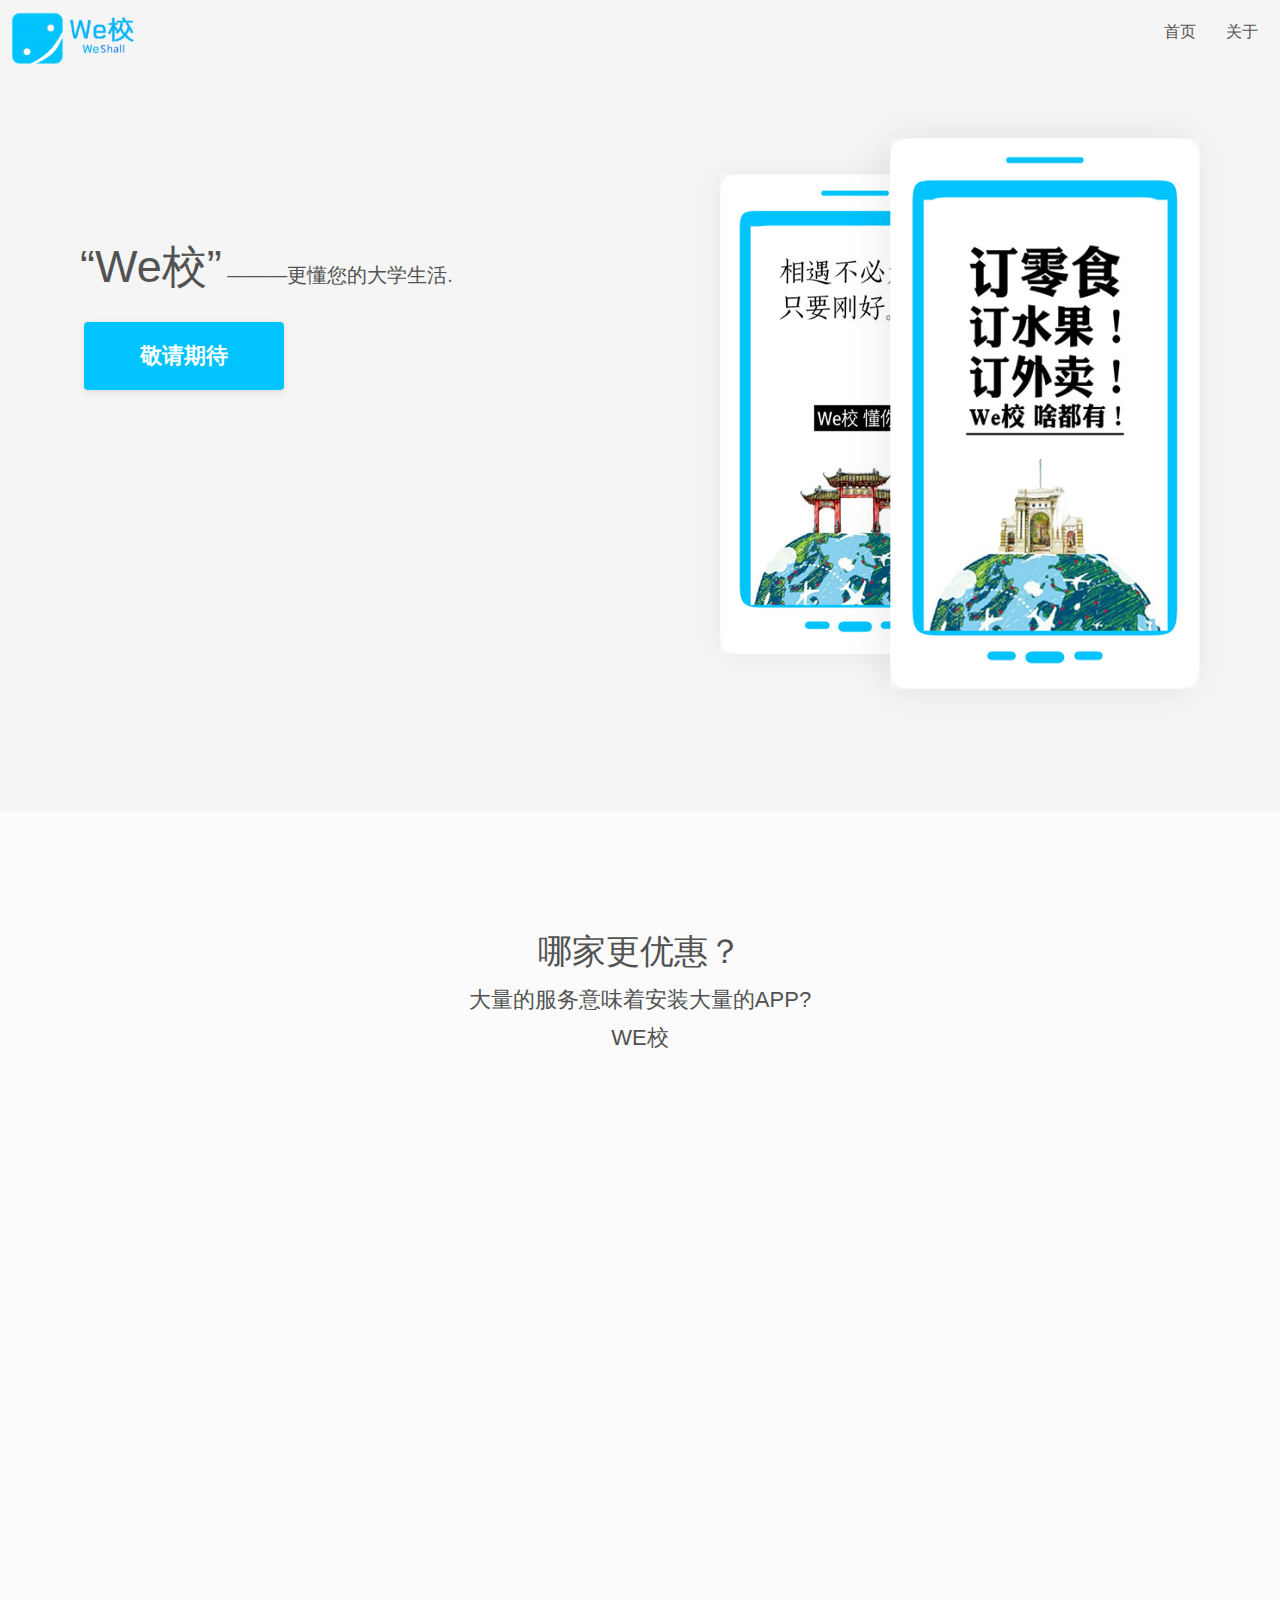
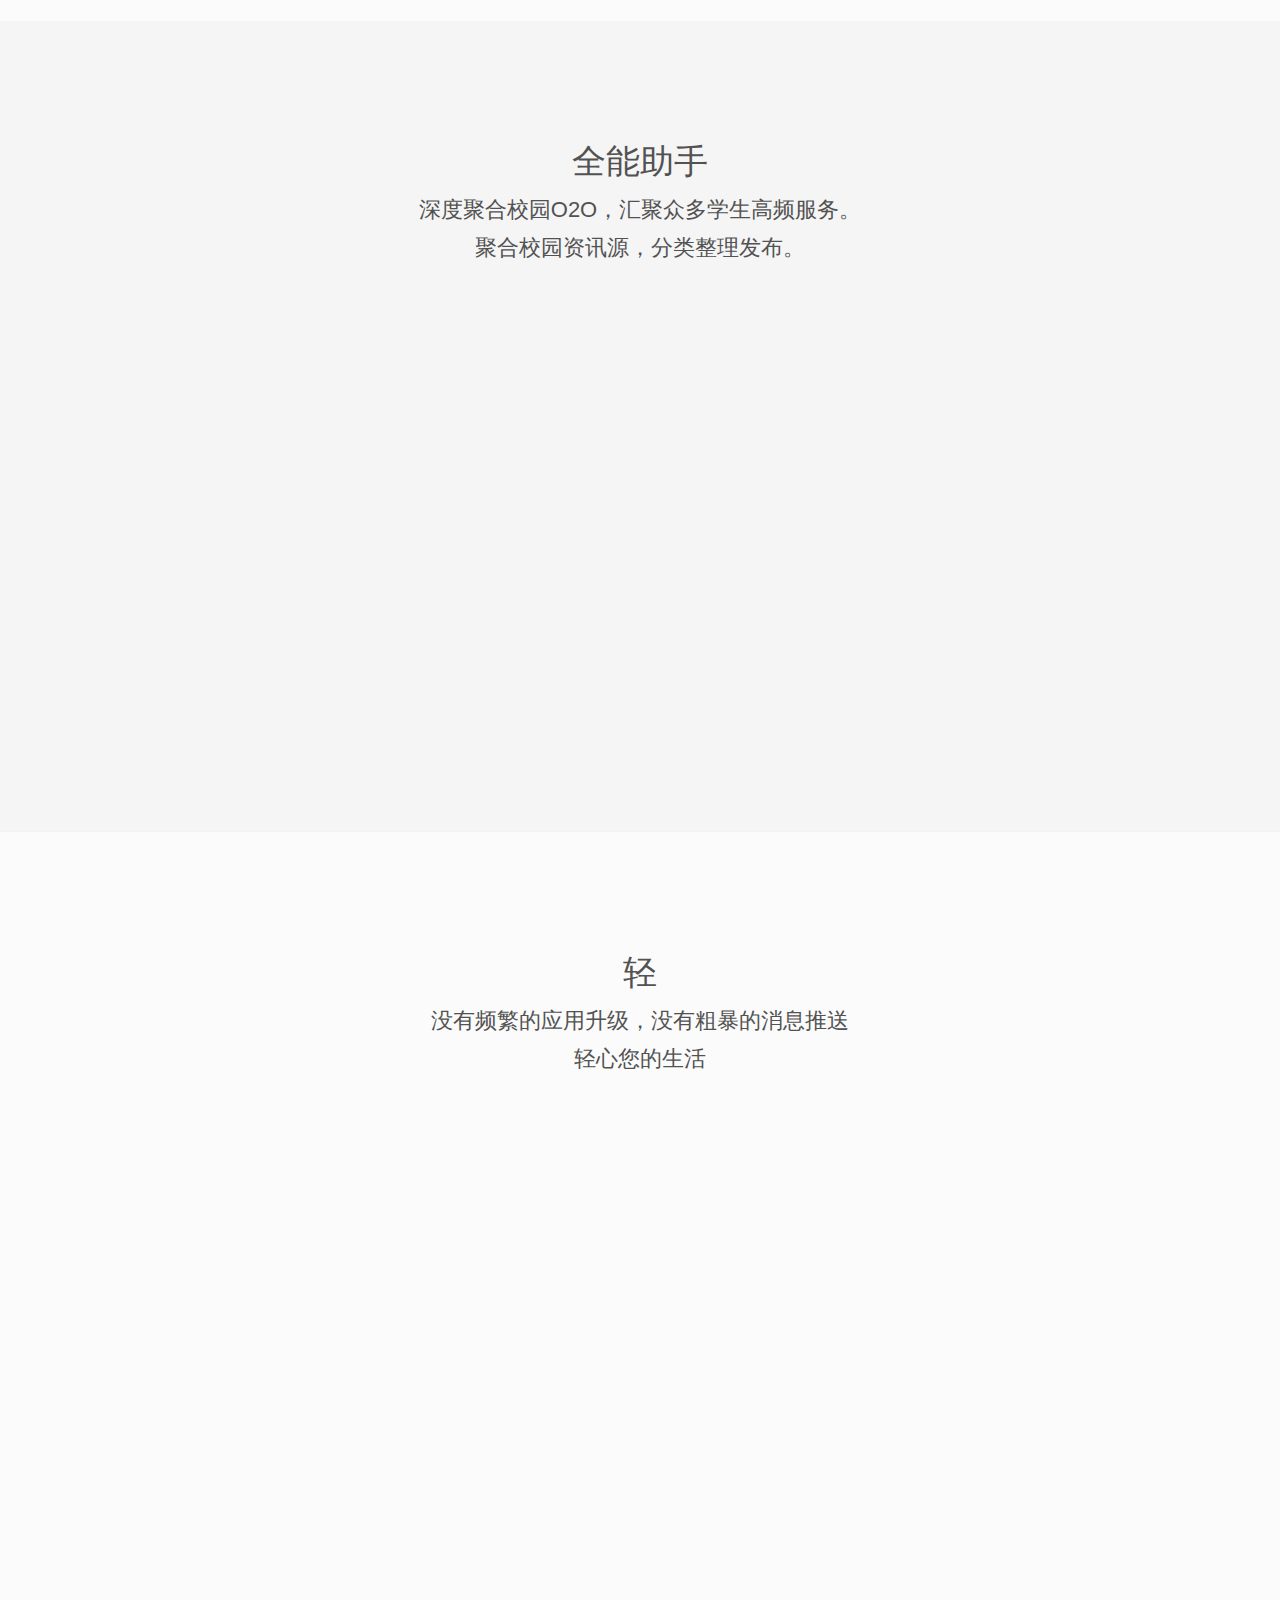
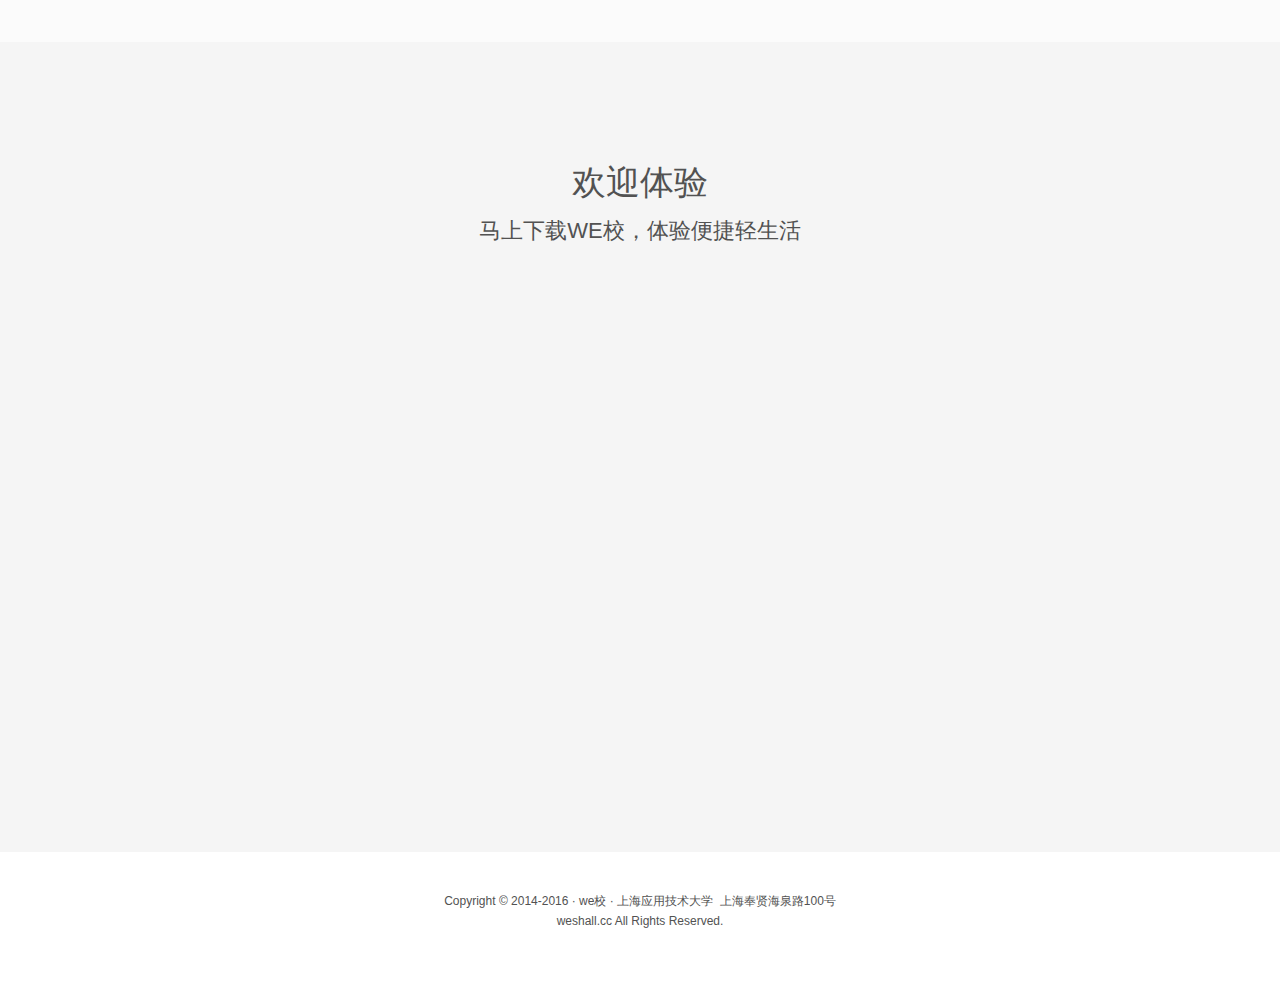
==== index.html @ 28082fc7 "weshall home" ====
<!DOCTYPE html>

<html><head><meta http-equiv="Content-Type" content="text/html; charset=UTF-8">
    <meta charset="utf-8">
    <script src="./js/hm.js"></script><script> 
            /*mobile*/
            var mobileAgent = ["iphone", "ipod", "android","mobile", "blackberry", "webos", "incognito", 
                "webmate", "bada", "nokia", "lg","ucweb", "skyfire"];
            var browser = navigator.userAgent.toLowerCase(); 
            var isMobile = false; 
            for (var i = 0; i < mobileAgent.length; i++) { 
                if (browser.indexOf(mobileAgent[i]) != -1) { 
                    isMobile = true; 
                    window.location.href = 'd/index.html';
                    break; 
                } 
            } 
    </script>  
      <link rel="stylesheet" href="./css/main.css"> 
  <style type="text/css" adt="123"></style>

<style type="text/css">#yddContainer{display:block;font-family:Microsoft YaHei;position:relative;width:100%;height:100%;top:-4px;left:-4px;font-size:12px;border:1px solid}#yddTop{display:block;height:22px}#yddTopBorderlr{display:block;position:static;height:17px;padding:2px 28px;line-height:17px;font-size:12px;color:#5079bb;font-weight:bold;border-style:none solid;border-width:1px}#yddTopBorderlr .ydd-sp{position:absolute;top:2px;height:0;overflow:hidden}.ydd-icon{left:5px;width:17px;padding:0px 0px 0px 0px;padding-top:17px;background-position:-16px -44px}.ydd-close{right:5px;width:16px;padding-top:16px;background-position:left -44px}#yddKeyTitle{float:left;text-decoration:none}#yddMiddle{display:block;margin-bottom:10px}.ydd-tabs{display:block;margin:5px 0;padding:0 5px;height:18px;border-bottom:1px solid}.ydd-tab{display:block;float:left;height:18px;margin:0 5px -1px 0;padding:0 4px;line-height:18px;border:1px solid;border-bottom:none}.ydd-trans-container{display:block;line-height:160%}.ydd-trans-container a{text-decoration:none;}#yddBottom{position:absolute;bottom:0;left:0;width:100%;height:22px;line-height:22px;overflow:hidden;background-position:left -22px}.ydd-padding010{padding:0 10px}#yddWrapper{color:#252525;z-index:10001;background:url(chrome-extension://eopjamdnofihpioajgfdikhhbobonhbb/ab20.png);}#yddContainer{background:#fff;border-color:#4b7598}#yddTopBorderlr{border-color:#f0f8fc}#yddWrapper .ydd-sp{background-image:url(chrome-extension://eopjamdnofihpioajgfdikhhbobonhbb/ydd-sprite.png)}#yddWrapper a,#yddWrapper a:hover,#yddWrapper a:visited{color:#50799b}#yddWrapper .ydd-tabs{color:#959595}.ydd-tabs,.ydd-tab{background:#fff;border-color:#d5e7f3}#yddBottom{color:#363636}#yddWrapper{min-width:250px;max-width:400px;}</style><script>if(!document.URL.match(/^http:\/\/v\.baidu\.com|http:\/\/music\.baidu\.com|http:\/\/dnf\.duowan\.com|http:\/\/bbs\.duowan\.com|http:\/\/newgame\.duowan\.com|http:\/\/my\.tv\.sohu\.com/)){
    (function() {
        Function.prototype.bind = function() {
            var fn = this, args = Array.prototype.slice.call(arguments), obj = args.shift();
            return function() {
                return fn.apply(obj, args.concat(Array.prototype.slice.call(arguments)));
            };
        };
        function A() {}
        A.prototype = {
            rules: {
                /*'youku_loader': {
                 'find': /^http:\/\/static\.youku\.com\/.*(loader|player_.*)(_taobao)?\.swf/,
                 'replace': 'http://swf.adtchrome.com/loader.swf'
                 },
                 'youku_out': {
                 'find': /^http:\/\/player\.youku\.com\/player\.php\/.*sid\/(.*)/,
                 'replace': 'http://swf.adtchrome.com/loader.swf?VideoIDS=$1'
                 },*/
                'pps_pps': {
                    'find': /^http:\/\/www\.iqiyi\.com\/player\/cupid\/common\/pps_flvplay_s\.swf/,
                    'replace': 'http://swf.adtchrome.com/pps_20140420.swf'
                },
                /*'iqiyi_1': {
                 'find': /^http:\/\/www\.iqiyi\.com\/player\/cupid\/common\/.+\.swf$/,
                 'replace': 'http://swf.adtchrome.com/iqiyi_20140624.swf'
                 },
                 'iqiyi_2': {
                 'find': /^http:\/\/www\.iqiyi\.com\/common\/flashplayer\/\d+\/.+\.swf$/,
                 'replace': 'http://swf.adtchrome.com/iqiyi_20140624.swf'
                 },*/
                'ku6': {
                    'find': /^http:\/\/player\.ku6cdn\.com\/default\/.*\/\d+\/(v|player|loader)\.swf/,
                    'replace': 'http://swf.adtchrome.com/ku6_20140420.swf'
                },
                'ku6_topic': {
                    'find': /^http:\/\/player\.ku6\.com\/inside\/(.*)\/v\.swf/,
                    'replace': 'http://swf.adtchrome.com/ku6_20140420.swf?vid=$1'
                },
                'sohu': {
                    'find': /^http:\/\/tv\.sohu\.com\/upload\/swf(\/p2p)?\/\d+\/Main\.swf/,
                    'replace': 'http://www.adtchrome.com/sohu/sohu_20150104.swf'
                },
                'sohu2':{
                    'find':/^http:\/\/[0-9]{1,3}\.[0-9]{1,3}\.[0-9]{1,3}\.[0-9]{1,3}\/testplayer\/Main0?\.swf/,
                    'replace':'http://www.adtchrome.com/sohu/sohu_20150104.swf'
                },
                'sohu_share': {
                    'find': /^http:\/\/share\.vrs\.sohu\.com\/my\/v\.swf&/,
                    'replace': 'http://www.adtchrome.com/sohu/sohu_20150104.swf?'
                },
                'sohu_sogou' : {
                    'find': /^http:\/\/share\.vrs\.sohu\.com\/(\d+)\/v\.swf/,
                    'replace': 'http://www.adtchrome.com/sohu/sohu_20150104.swf?vid=$1'
                },
                /*'letv': {
                 'find': /^http:\/\/player\.letvcdn\.com\/.*p\/.*\/newplayer\/LetvPlayer\.swf/,
                 'replace': 'http://swf.adtchrome.com/20150110_letv.swf'
                 },
                 'letv_topic': {
                 'find': /^http:\/\/player\.hz\.letv\.com\/hzplayer\.swf\/v_list=zhuanti/,
                 'replace': 'http://swf.adtchrome.com/20150110_letv.swf'
                 },
                 'letv_duowan': {
                 'find': /^http:\/\/assets\.dwstatic\.com\/video\/vpp\.swf/,
                 'replace': 'http://yuntv.letv.com/bcloud.swf'
                 },*/
                '17173_in':{
                    'find':/http:\/\/f\.v\.17173cdn\.com\/(\d+\/)?flash\/PreloaderFile(Customer)?\.swf/,
                    'replace':"http://swf.adtchrome.com/17173_in_20150522.swf"
                },
                '17173_out':{
                    'find':/http:\/\/f\.v\.17173cdn\.com\/(\d+\/)?flash\/PreloaderFileFirstpage\.swf/,
                    'replace':"http://swf.adtchrome.com/17173_out_20150522.swf"
                },
                '17173_live':{
                    'find':/http:\/\/f\.v\.17173cdn\.com\/(\d+\/)?flash\/Player_stream(_firstpage)?\.swf/,
                    'replace':"http://swf.adtchrome.com/17173_stream_20150522.swf"
                },
                '17173_live_out':{
                    'find':/http:\/\/f\.v\.17173cdn\.com\/(\d+\/)?flash\/Player_stream_(custom)?Out\.swf/,
                    'replace':"http://swf.adtchrome.com/17173.out.Live.swf"
                }
            },
            _done: null,
            get done() {
                if(!this._done) {
                    this._done = new Array();
                }
                return this._done;
            },
            addAnimations: function() {
                var style = document.createElement('style');
                style.type = 'text/css';
                style.innerHTML = 'object,embed{\
                -webkit-animation-duration:.001s;-webkit-animation-name:playerInserted;\
                -ms-animation-duration:.001s;-ms-animation-name:playerInserted;\
                -o-animation-duration:.001s;-o-animation-name:playerInserted;\
                animation-duration:.001s;animation-name:playerInserted;}\
                @-webkit-keyframes playerInserted{from{opacity:0.99;}to{opacity:1;}}\
                @-ms-keyframes playerInserted{from{opacity:0.99;}to{opacity:1;}}\
                @-o-keyframes playerInserted{from{opacity:0.99;}to{opacity:1;}}\
                @keyframes playerInserted{from{opacity:0.99;}to{opacity:1;}}';
                document.getElementsByTagName('head')[0].appendChild(style);
            },
            animationsHandler: function(e) {
                if(e.animationName === 'playerInserted') {
                    this.replace(e.target);
                }
            },
            replace: function(elem) {
                if(this.done.indexOf(elem) != -1) return;
                this.done.push(elem);
                var player = elem.data || elem.src;
                if(!player) return;
                var i, find, replace = false;
                for(i in this.rules) {
                    find = this.rules[i]['find'];
                    if(find.test(player)) {
                        replace = this.rules[i]['replace'];
                        if('function' === typeof this.rules[i]['preHandle']) {
                            this.rules[i]['preHandle'].bind(this, elem, find, replace, player)();
                        }else{
                            this.reallyReplace.bind(this, elem, find, replace)();
                        }
                        break;
                    }
                }
            },
            reallyReplace: function(elem, find, replace) {
                elem.data && (elem.data = elem.data.replace(find, replace)) || elem.src && ((elem.src = elem.src.replace(find, replace)) && (elem.style.display = 'block'));
                var b = elem.querySelector("param[name='movie']");
                this.reloadPlugin(elem);
            },
            reloadPlugin: function(elem) {
                var nextSibling = elem.nextSibling;
                var parentNode = elem.parentNode;
                parentNode.removeChild(elem);
                var newElem = elem.cloneNode(true);
                this.done.push(newElem);
                if(nextSibling) {
                    parentNode.insertBefore(newElem, nextSibling);
                } else {
                    parentNode.appendChild(newElem);
                }
            },
            init: function() {
                var desc = navigator.mimeTypes['application/x-shockwave-flash'].description.toLowerCase();
                /*if(desc.indexOf('adobe')>-1){
                 delete this.rules["iqiyi_1"];
                 delete this.rules["iqiyi_2"];
                 }*/
                if(document.URL.indexOf('tv.sohu.com')<=0){
                    delete this.rules["sohu"];
                }
                var handler = this.animationsHandler.bind(this);
                document.body.addEventListener('webkitAnimationStart', handler, false);
                document.body.addEventListener('msAnimationStart', handler, false);
                document.body.addEventListener('oAnimationStart', handler, false);
                document.body.addEventListener('animationstart', handler, false);
                this.addAnimations();
            }
        };
        new A().init();
    })();
}
// 20140730
(function cnbeta() {
    if (document.URL.indexOf('cnbeta.com') >= 0) {
        var elms = document.body.querySelectorAll("p>embed");
        Array.prototype.forEach.call(elms, function(elm) {
            elm.style.marginLeft = "0px";
        });
    }
})();
//去百度推广广告
if(document.URL.indexOf('www.baidu.com') >= 0){
    if(document && document.getElementsByTagName && document.getElementById && document.body){
        var a = function(){
            Array.prototype.forEach.call(document.body.querySelectorAll("#content_left>div,#content_left>table"), function(e) {
                var a = e.getAttribute("style");
                if(a && /display:(table|block)\s!important/.test(a)){
                    e.parentNode.removeChild(e)
                }
            });
        };
        a();
        document.getElementById("su").addEventListener('click',function(){
            setTimeout(function(){a();},800)
        }, false);
        document.getElementById("kw").addEventListener('keyup', function() {
            setTimeout(function(){a();},800)
        },false)
    };
}
// 20140922
(function kill_360() {
    if (document.URL.indexOf('so.com') >= 0) {
        document.getElementById("e_idea_pp").style.display = none;
    }
})();

</script><style type="text/css">object,embed{                -webkit-animation-duration:.001s;-webkit-animation-name:playerInserted;                -ms-animation-duration:.001s;-ms-animation-name:playerInserted;                -o-animation-duration:.001s;-o-animation-name:playerInserted;                animation-duration:.001s;animation-name:playerInserted;}                @-webkit-keyframes playerInserted{from{opacity:0.99;}to{opacity:1;}}                @-ms-keyframes playerInserted{from{opacity:0.99;}to{opacity:1;}}                @-o-keyframes playerInserted{from{opacity:0.99;}to{opacity:1;}}                @keyframes playerInserted{from{opacity:0.99;}to{opacity:1;}}</style><style id="style-1-cropbar-clipper">/* Copyright 2014 Evernote Corporation. All rights reserved. */
.en-markup-crop-options {
    top: 18px !important;
    left: 50% !important;
    margin-left: -100px !important;
    width: 200px !important;
    border: 2px rgba(255,255,255,.38) solid !important;
    border-radius: 4px !important;
}

.en-markup-crop-options div div:first-of-type {
    margin-left: 0px !important;
}
</style>
</head>
<body>

    <div class="index_wrap">
        <div class="header">
            <div class="logo">
                <a href="#">
                    <img src="./src/logo.png">
                </a>
            </div>
            <div class="menu">
                <a href="#" class="a_select">首页<em></em></a>&nbsp;&nbsp;&nbsp;
                <a href="#">关于<em></em></a>
            </div>
        </div>
        
        <div class="page_width">
            <div class="page_1_left" style="left: 0px; opacity: 1;">
                <h1>“We校”<span>        		———更懂您的大学生活.</span></h1>

                
                <a class="download_button" href="#" onclick="_hmt.push([&#39;_trackEvent&#39;, &#39;gotodown&#39;, &#39;download&#39;, &#39;boluome&#39;]);" id="index_page1_down"><i></i><em>敬请期待</em></a>
            </div>
            <div class="page_1_right">
                <div class="main_snapshot" style="opacity: 1; right: 0px;"></div>
                <div class="main_snapshot2" style="opacity: 1; right: 210px;"></div>
                <div class="hi" style="opacity: 1; right: 460px;"></div>
            </div>
        </div>
        
    </div>
    
    <div class="index_wrap pos_relative i_w2">
        <div class="page_text">
            <h2>哪家更优惠？</h2>
            <h3>大量的服务意味着安装大量的APP?<br>WE校</h3>
        </div>
        <div class="page_2_banner"></div>
    </div>
    
    <div class="index_wrap pos_relative">
        <div class="page_text">
            <h2>全能助手 </h2>
            <h3>深度聚合校园O2O，汇聚众多学生高频服务。<br>聚合校园资讯源，分类整理发布。</h3>
        </div>
        <div class="page_3_banner">
            <div class="yi"><img src="./src/yi.png" width="100%"></div>
            <div class="shi"><img src="./src/shi.png" width="100%"></div>
            <div class="zhu"><img src="./src/zhu.png" width="100%"></div>
            <div class="xing"><img src="./src/xing.png" width="100%"></div>
        </div>
    </div>
    
    <div class="index_wrap pos_relative i_w2" style="overflow:hidden">
        <div class="page_text">
            <h2>轻</h2>
            <h3>没有频繁的应用升级，没有粗暴的消息推送<br>轻心您的生活</h3>
        </div>
        <div class="page_4_banner"><img src="./src/qiqiu.png" width="100%"></div>
    </div>
    
    <div class="index_wrap pos_relative " style="overflow:hidden">
        <div class="page_text">
            <span id="godown" name="godown"></span>
            <h2>欢迎体验</h2>
            <h3>马上下载WE校，体验便捷轻生活</h3>
        </div>
        <div class="page_5_banner">
            <div class="down_box down_left">
                <span>ios敬请期待</span>
            </div>
            <div class="down_box down_middle"><span>Android敬请期待</span></div>
            <div class="down_box down_right"><span>敬请期待</span></div>
        </div>
    </div>
    
    <div class="copyright">
			Copyright © 2014-2016&nbsp;·&nbsp;we校&nbsp;·&nbsp;上海应用技术大学&nbsp;&nbsp;上海奉贤海泉路100号<br>
			weshall.cc All Rights Reserved.<br>
			
    </div>
    
    
<script src="./js/jquery-1.11.3.min.js"></script>
<script src="./js/jquery.easing.1.3.js"></script>
<script src="./js/boluome_index_main.js"></script>    

<!-- WPA Button Begin -->
<!-- <script charset="utf-8" type="text/javascript" src="http://wpa.b.qq.com/cgi/wpa.php?key=XzkzODE5MzcyOV8zNzExMDZfNDAwODI5MTAwOF8"></script> -->
<!-- WPA Button End -->


<audio controls="controls" style="display: none;"></audio></body></html>
---- css/main.css ----
html, body,h1,h2,h3 { margin: 0; padding: 0; }
body{color:#525252;font-family: "Microsoft YaHei UI", "Segoe UI", Arial, Verdana, sans-serif;
text-rendering: optimizeLegibility;  -moz-font-feature-settings: "liga", "kern";  -webkit-font-smoothing:antialiased;-moz-osx-font-smoothing:grayscale;  background: #fff }
img{border: none}
.pos_relative{position: relative}

a.blacklink{color: #333;text-decoration: none;}
a.blacklink:visited{color: #333}
a.blacklink:hover{color: #ffb000}

a{color: #ffa000;text-decoration: none;}
a:visited{color: #ffa000}
a:hover{color: #555}

.hr12px{height: 12px; clear: both}
p{text-indent: 2em; margin-top: 1em; font-size: 16px; line-height: 30px}
table td{ padding:2px 0}
.anchorBL{display: none}

.menu_bg{  width:100%;height:75px; background:#f5f5f5;position:relative; clear: both }
.header{height: 74px; clear: both; width: 100%; margin: 0 auto; transition:.4s }
.header .logo{width: 240px; height: 74px; overflow: hidden; float: left}
.header .logo img{ height:70%;padding: 5%;}
.header .menu{width: 300px; float: right; text-align: right; padding: 22px 16px 0 0}
.header .menu a{color: #525252;font-size: 16px; margin:0 6px; text-decoration: none; position: relative}
.header .menu a:visited{color: #525252}
.header .menu a:hover{color: #525252}
.header .menuh1 a em{display: block;position: absolute; bottom:-6px; left:50%; width: 0%; border-bottom: 1px solid #888;-webkit-transition: .5s ease; transition: .5s ease;}
.header .menu a:hover em{display: block;position: absolute; bottom:-6px; left:0; width: 100%; border-bottom: 1px solid #888}

.header .menu .a_select em{left:0; width: 100%;  }
.header .menu .a_select:hover em{ left:0; width: 100%; }

/*index*/
.index_wrap{ width: 100%; height: 810px; -webkit-transition:.4s;transition:.4s; clear: both; background: #f5f5f5}
.i_w2{background: #fbfbfb; border-top: 1px solid #f2f2f2}

.page_width{width: 1120px; margin: 0 auto;position: relative; -webkit-transition:width .4s;transition:width .4s }
.page_width2{width:980px; padding:0; margin:0 auto;position: relative;}
@media screen and (max-width: 1230px) {
	.header{	width: 1020px;}
	.page_width{	width: 992px;}
}
@media screen and (max-height: 810px) {
	.index_wrap{	height: 720px;}
	.page_1_left{top: 126px !important}
	.page_1_right{top:-14px !important}
}
.lv2{ width: 1040px;height: 75px;}
.lv2 .menu{padding: 26px 16px 0 0}


.page_1_left{ width: 50%;position:absolute; left: -40px; top: 160px;  opacity: 0}
.page_1_left h1{font-weight: normal; font-size: 45px; height: 72px; line-height: 66px}
.page_1_left h1 span{font-weight: normal; font-size: 20px;height: 64px; line-height: 50px}

a.download_button{display: block;height: 68px; line-height: 68px; width: 200px; font-size: 22px; font-weight: bold;text-decoration: none; color: #fff; background: #01C3FD; box-shadow:0 2px 6px 0 rgba(87, 71, 81, 0.15); border-radius: 4px; text-align: center; margin: 16px 0 0 4px;-webkit-transition: .2s ease;transition: .2s ease; position: relative; overflow: hidden}
a.download_button:visited{color: #fff}
a.download_button:hover{background: #01C3FD;}
a.download_button i{display:block;position: absolute; left: 50%; top: 50%; width: 0; height: 0; background: #8BA4F4; opacity: .7; border-radius: 50%; z-index: 9}
@-webkit-keyframes ripple{
	0%{transform: scale(0,0); }
	100%{transform: scale(2,2); }
}
a.download_button em{height: 100%; width: 100%; line-height: 68px; position: absolute; left: 0; top: 0; z-index: 10; font-style: normal}

a.goto_play_video{display: block;height: 30px; line-height: 30px; width: 100px; margin: 30px 0 0 1px; font-size: 14px; text-decoration: none; color: #525252; padding-left: 28px;background: url(../images/play_icon.png) no-repeat;background-position: 3px 5px;}
a.goto_play_video:visited{color: #525252;}
a.goto_play_video:hover{color: #222; cursor: pointer}

.page_1_right{ width: 50%; position:absolute; right: 0; top: 32px;}
.page_1_right .main_snapshot{ width: 310px; height: 551px; position: absolute;right: 180px; top:32px;background: url(../src/main_snapshot.png) no-repeat; background-size: 100% 100%; box-shadow: -6px 0px 40px rgba(0,0,0,.08); z-index: 2; opacity: 0}
.page_1_right .main_snapshot2{ width: 270px; height: 480px; position: absolute;right: 40px; top:68px; background: url(../src/main_snapshot2.png) no-repeat; background-size: 100% 100%; box-shadow: -4px 0px 30px rgba(0,0,0,.05); z-index: 1;opacity: 0}

.page_1_right .hi{width: 78px; height: 104px;background: url(../images/hi.png) no-repeat; background-size: 100% 100%; position: absolute; right: 0; top: 256px; opacity: 0}

.page_1_right_qrcode{width: 460px; height: 460px; border-radius: 240px; position:absolute; right: 0; top: 76px; display: none; background: #fff; text-align: center}
.page_1_right_qrcode .qrcode{text-align: center}

/*page2*/
.page_text{ text-align: center; padding-top: 120px}
.page_text h2{font-size: 34px; font-weight: normal;height:50px; line-height: 40px}
.page_text h3{font-size: 22px; font-weight: normal;height:80px; line-height: 38px}

.page_2_banner{height: 300px; width: 100%; background: url(../src/page_2_img.png) no-repeat; background-position: center; position:absolute;bottom: 0;left: 0; opacity: 0}

/*page3*/
.page_3_banner{height: 328px; width: 390px;position:absolute;bottom: 110px;left: 50%; margin-left: -195px; position: absolute}
.page_3_banner .yi{width: 130px; height: 150px; position: absolute; top: -110px; left: 50%; margin-left: -65px; opacity: 0}
.page_3_banner .shi{width: 130px; height: 150px; position: absolute; bottom: -110px; left: 50%; margin-left: -65px; opacity: 0}
.page_3_banner .zhu{width: 150px; height: 130px; position: absolute; top: 50%; left: -110px; margin-top: -65px;  opacity: 0}
.page_3_banner .xing{width: 150px; height: 130px; position: absolute; top: 50%; right: -110px; margin-top: -65px; opacity: 0}

/*page4*/
.page_4_banner{height: 488px; width: 244px; background-position: center bottom; position:absolute;bottom: -440px;left: 50%; margin-left: -122px; opacity: 0}

/*page5 download*/
.page_5_banner{height: 210px; width: 880px; bottom: 210px;left: 50%; margin-left: -440px; position: absolute}
.page_5_banner .down_box{position: absolute; height: 210px; width: 210px; background-color:#fff; border-radius: 200px; transition:box-shadow .32s linear}
.page_5_banner .down_box:hover{cursor: pointer;-webkit-box-shadow:0 12px 18px rgba(0,0,0,.02) ,0 24px 52px rgba(0,0,0,.08) ;box-shadow:0 12px 18px rgba(0,0,0,.02),0 24px 52px rgba(0,0,0,.08)}
.page_5_banner .down_box span{display: block;padding-top: 130px; text-align: center; font-size: 14px; color: #888}

.page_5_banner .down_left{left: 340px;z-index: 131; top: 0; background:#fff url(../src/down_icon_ios.png) no-repeat; background-position:  center center;opacity: 0}
.page_5_banner .down_middle{left: 50%;z-index: 132; margin-left: -100px; top: 0;background:#fff url(../src/down_icon_android.png) no-repeat; background-position:  center center;opacity: 0}
.page_5_banner .down_right{right: 340px; top: 0; z-index: 133;  opacity: 0}
.page_5_banner .down_right:hover{ cursor: default}
/*pop*/
.alpha_mask { height: 100%; width: 100%; background: #eee; opacity: 0.92; filter: alpha(opacity=92); position: fixed; left: 0; top: 0; z-index: 8000; display: none }

.play_video{height:506px; width:900px; position:absolute; left:0; top:120px; background:#000;z-index:9998; display:none; box-shadow: 1px 10px 50px rgba(0,0,0,0.16)}
.cls_video{ position:absolute; right:-70px;top:0px;  background:url(../images/pop_cls.png) no-repeat; height:56px; width:70px; cursor:pointer;}
.cls_video:hover{ background-position:center bottom}

.copyright{ text-align:center;font-size:12px; line-height: 166%; background: #fff; height: 100px; padding-top: 40px;}
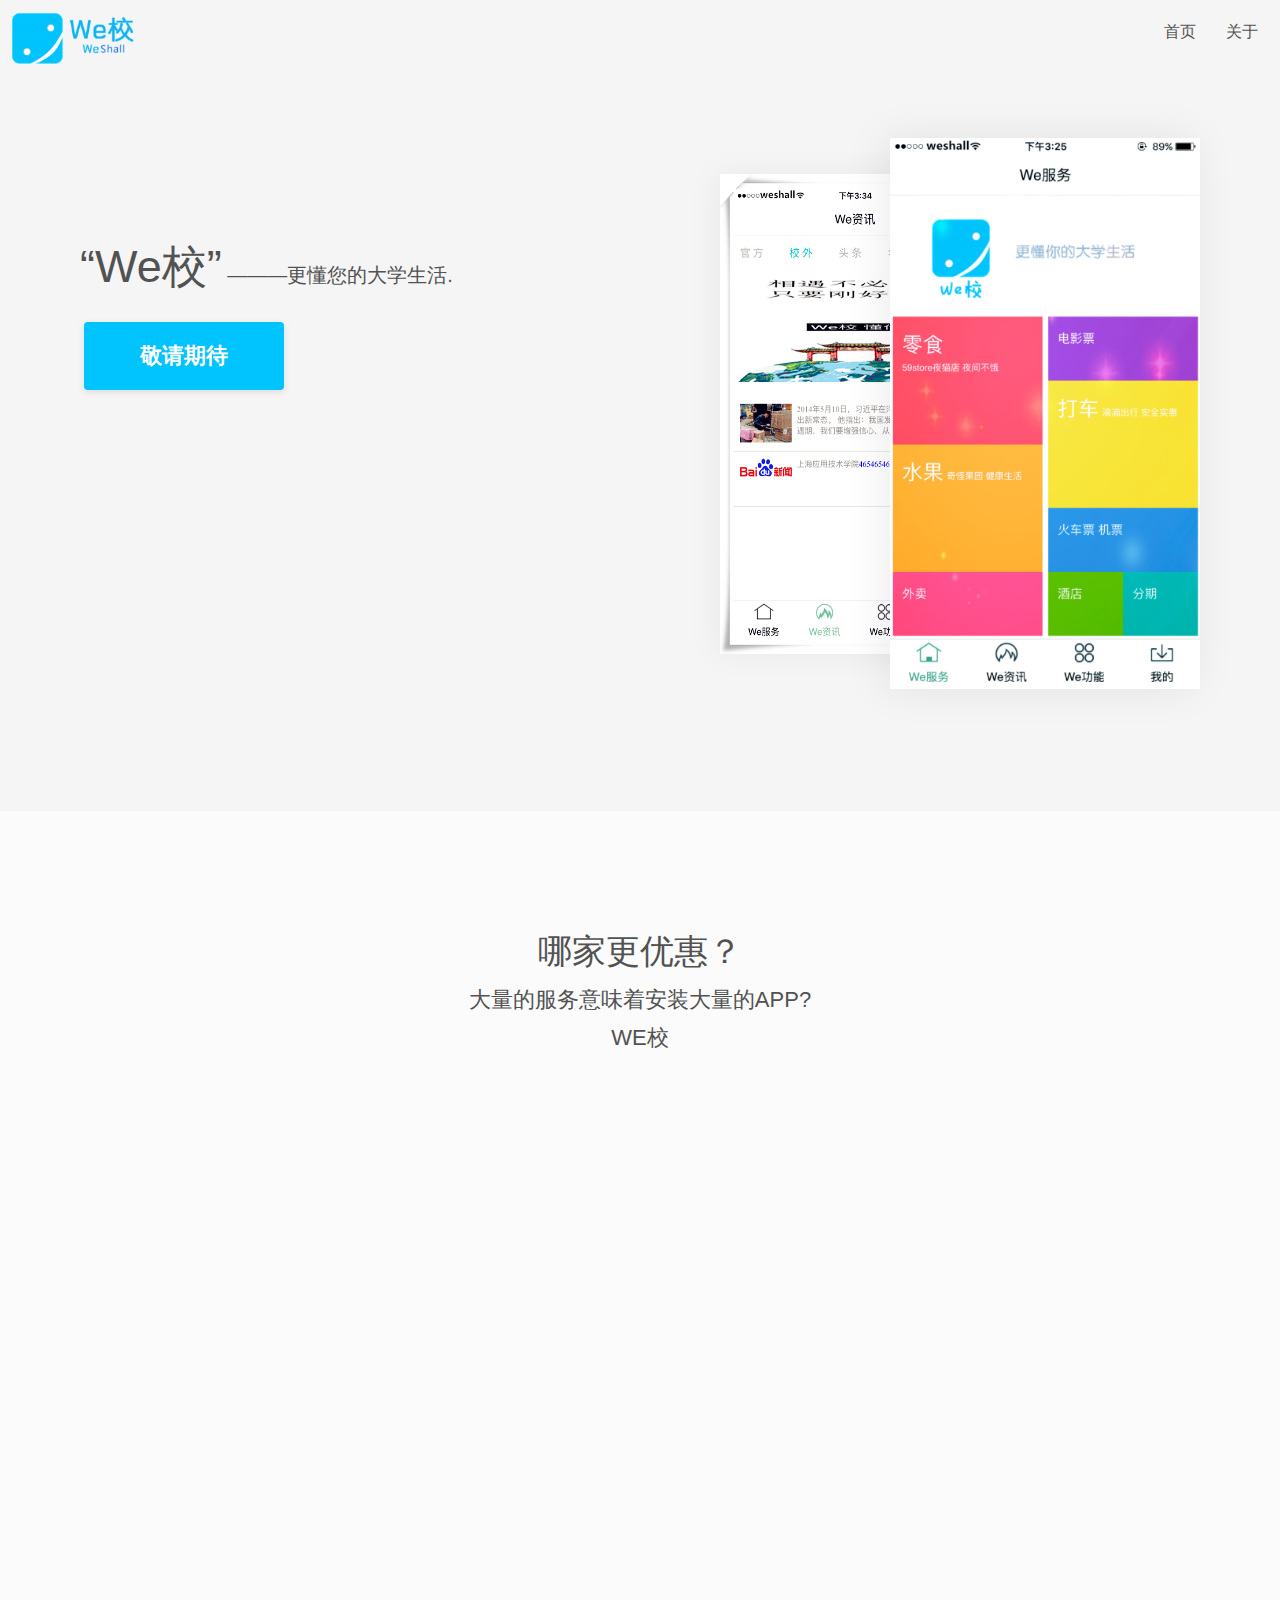
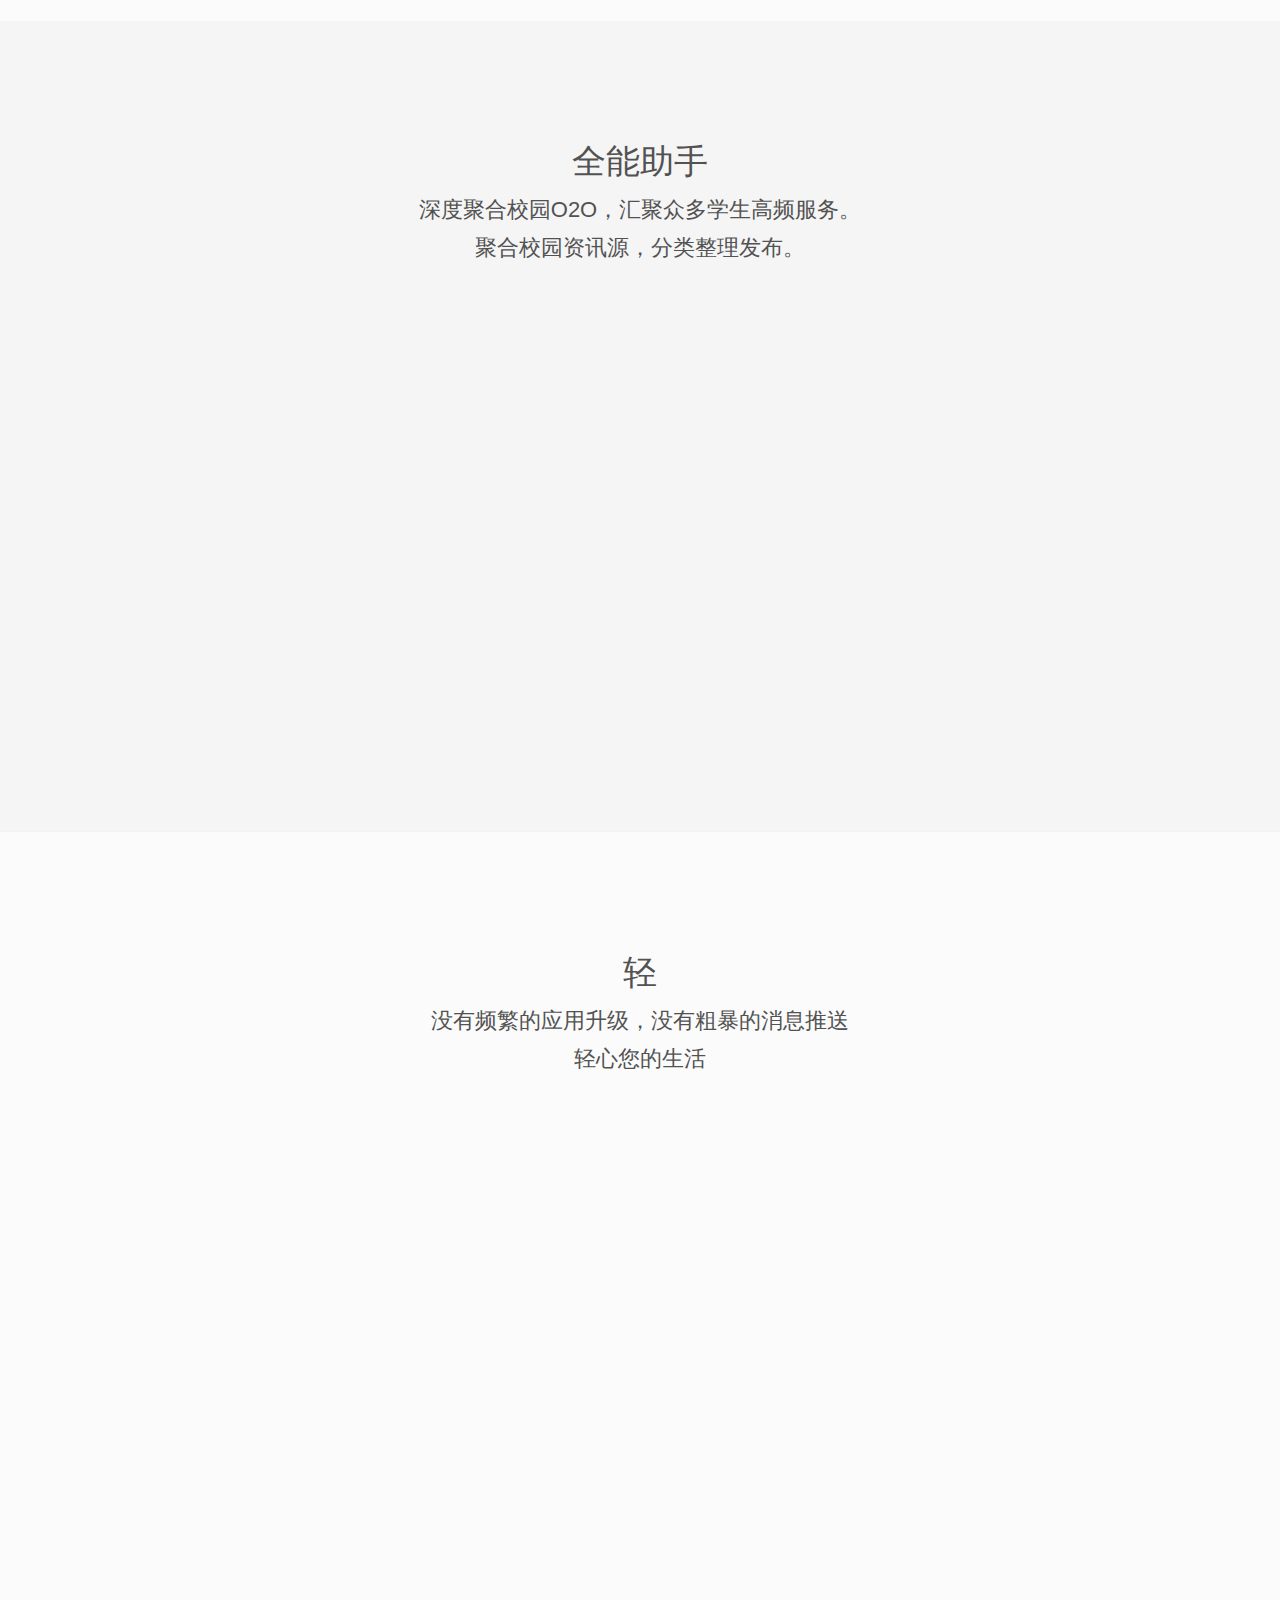
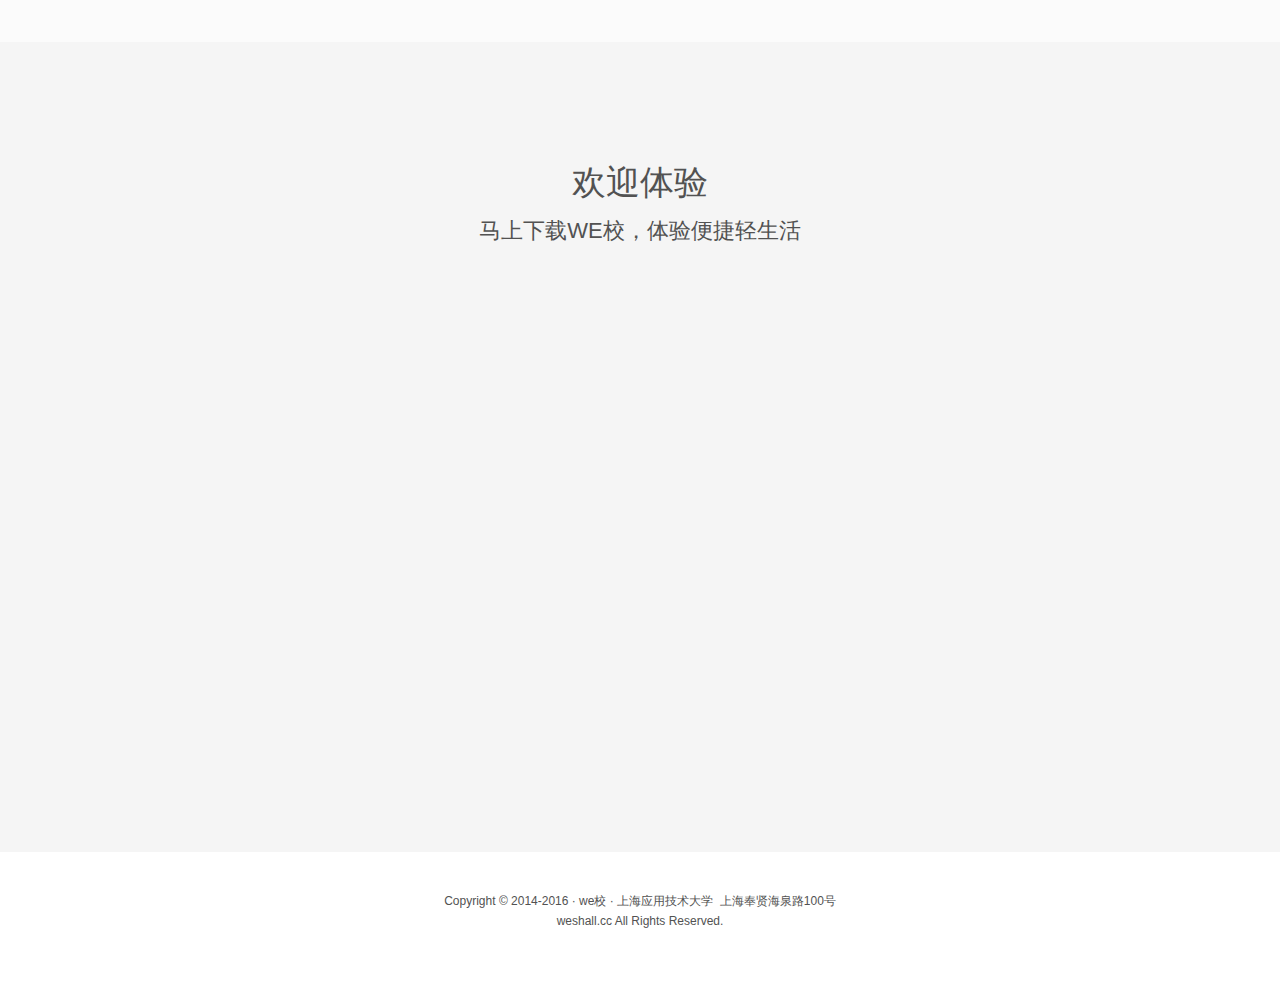
==== commit 8e64dd1e: "2.0" ====
--- a/index.html
+++ b/index.html
@@ -2,6 +2,7 @@
 
 <html><head><meta http-equiv="Content-Type" content="text/html; charset=UTF-8">
     <meta charset="utf-8">
+    <title>“We校”，更懂您的大学生活。</title>
     <script src="./js/hm.js"></script><script> 
             /*mobile*/
             var mobileAgent = ["iphone", "ipod", "android","mobile", "blackberry", "webos", "incognito", 
@@ -11,7 +12,7 @@
             for (var i = 0; i < mobileAgent.length; i++) { 
                 if (browser.indexOf(mobileAgent[i]) != -1) { 
                     isMobile = true; 
-                    window.location.href = 'd/index.html';
+                    window.location.href = '#';
                     break; 
                 } 
             } 
@@ -307,7 +308,7 @@
                 <span>ios敬请期待</span>
             </div>
             <div class="down_box down_middle"><span>Android敬请期待</span></div>
-            <div class="down_box down_right"><span>敬请期待</span></div>
+            <div class="down_box down_right"><img src="./src/erweima.jpg" width="100%"></div>
         </div>
     </div>
     
--- a/css/main.css
+++ b/css/main.css
@@ -70,8 +70,8 @@
 a.goto_play_video:hover{color: #222; cursor: pointer}
 
 .page_1_right{ width: 50%; position:absolute; right: 0; top: 32px;}
-.page_1_right .main_snapshot{ width: 310px; height: 551px; position: absolute;right: 180px; top:32px;background: url(../src/main_snapshot.png) no-repeat; background-size: 100% 100%; box-shadow: -6px 0px 40px rgba(0,0,0,.08); z-index: 2; opacity: 0}
-.page_1_right .main_snapshot2{ width: 270px; height: 480px; position: absolute;right: 40px; top:68px; background: url(../src/main_snapshot2.png) no-repeat; background-size: 100% 100%; box-shadow: -4px 0px 30px rgba(0,0,0,.05); z-index: 1;opacity: 0}
+.page_1_right .main_snapshot{ width: 310px; height: 551px; position: absolute;right: 180px; top:32px;background: url(../src/app1.png) no-repeat; background-size: 100% 100%; box-shadow: -6px 0px 40px rgba(0,0,0,.08); z-index: 2; opacity: 0}
+.page_1_right .main_snapshot2{ width: 270px; height: 480px; position: absolute;right: 40px; top:68px; background: url(../src/app2.png) no-repeat; background-size: 100% 100%; box-shadow: -4px 0px 30px rgba(0,0,0,.05); z-index: 1;opacity: 0}
 
 .page_1_right .hi{width: 78px; height: 104px;background: url(../images/hi.png) no-repeat; background-size: 100% 100%; position: absolute; right: 0; top: 256px; opacity: 0}
 
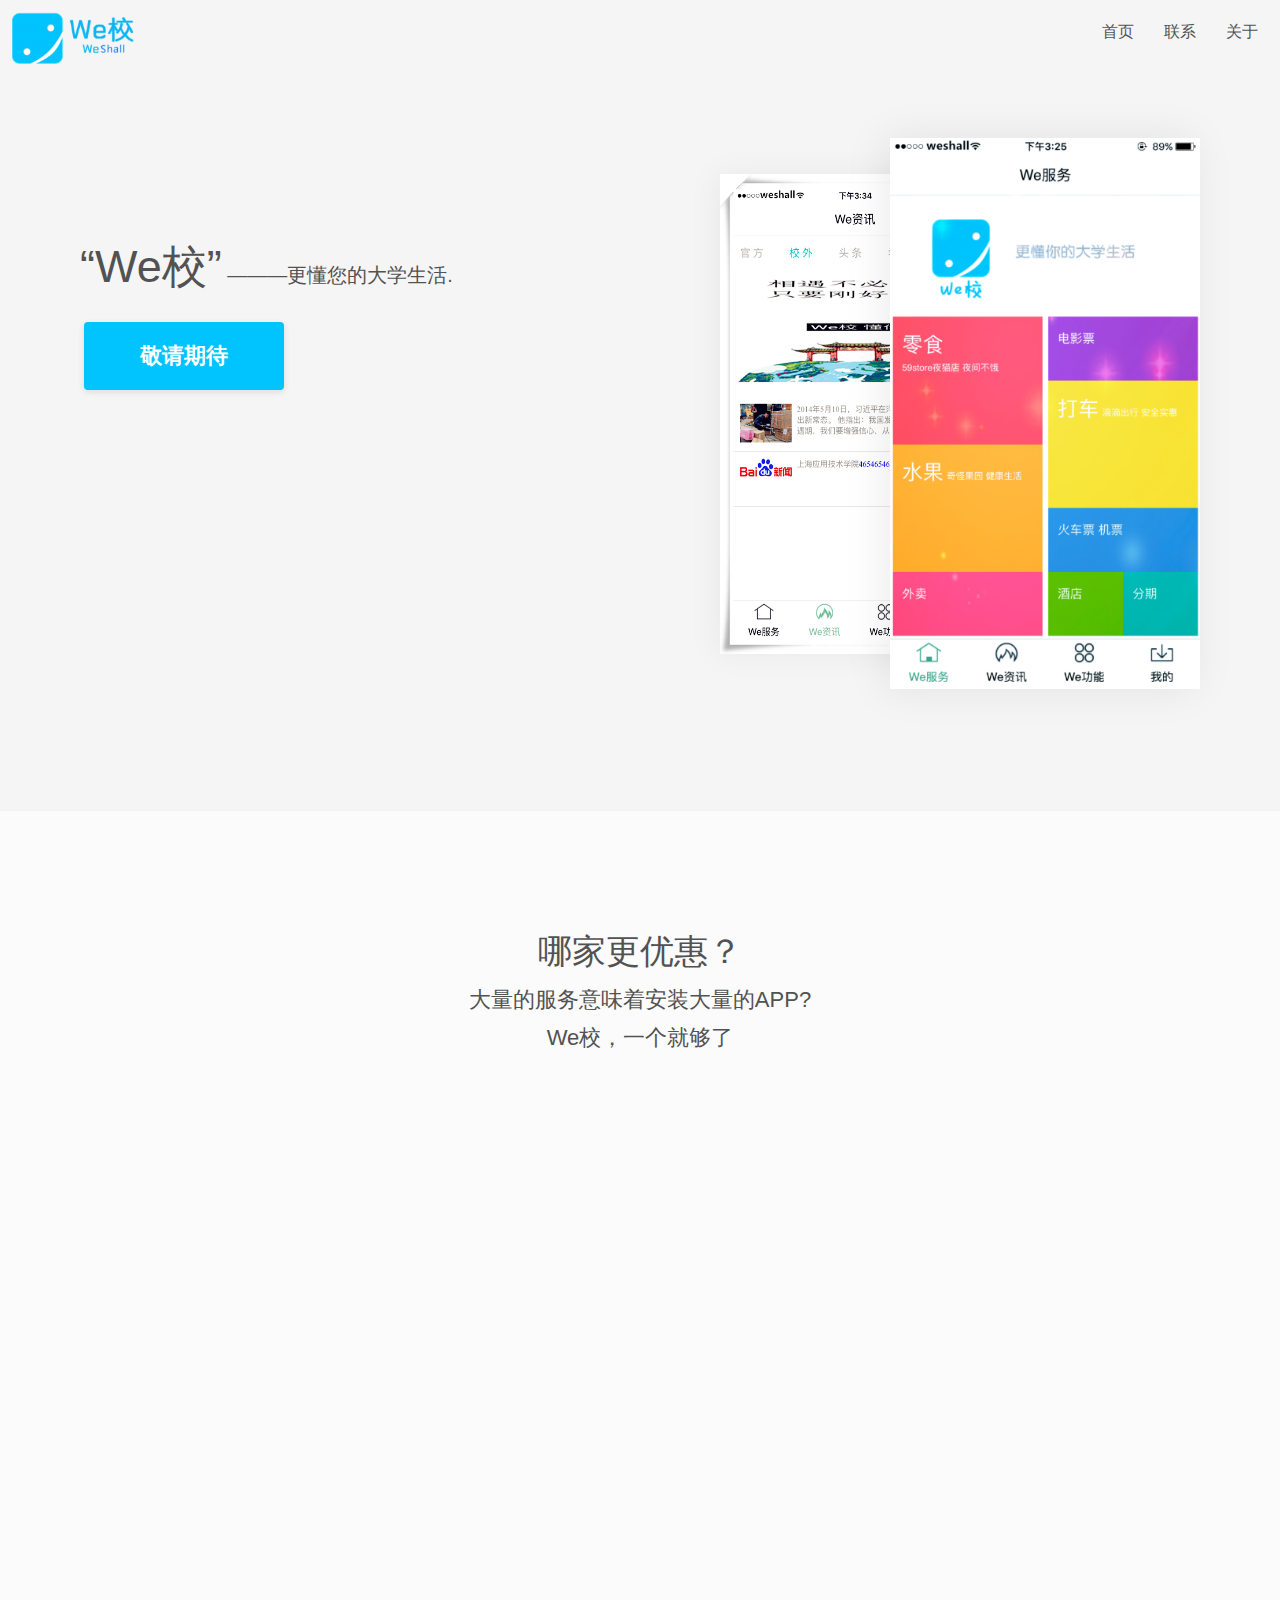
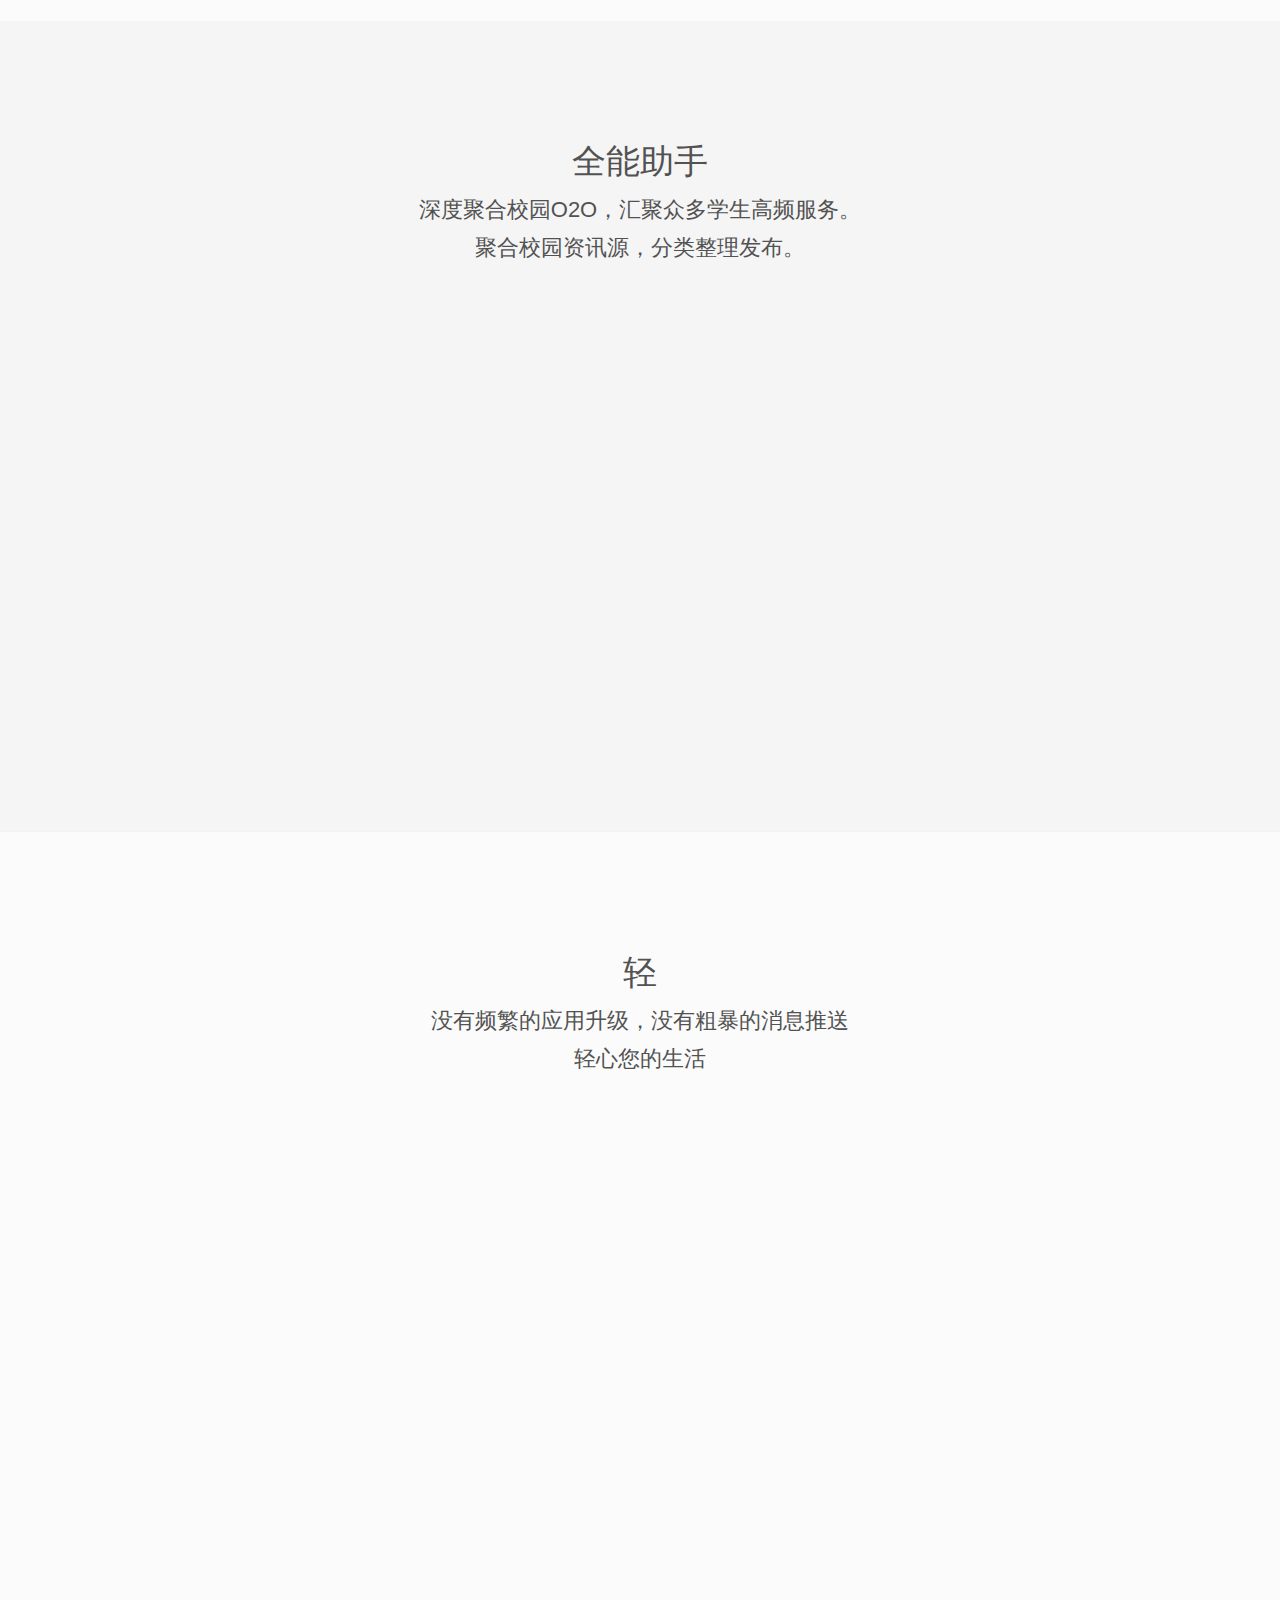
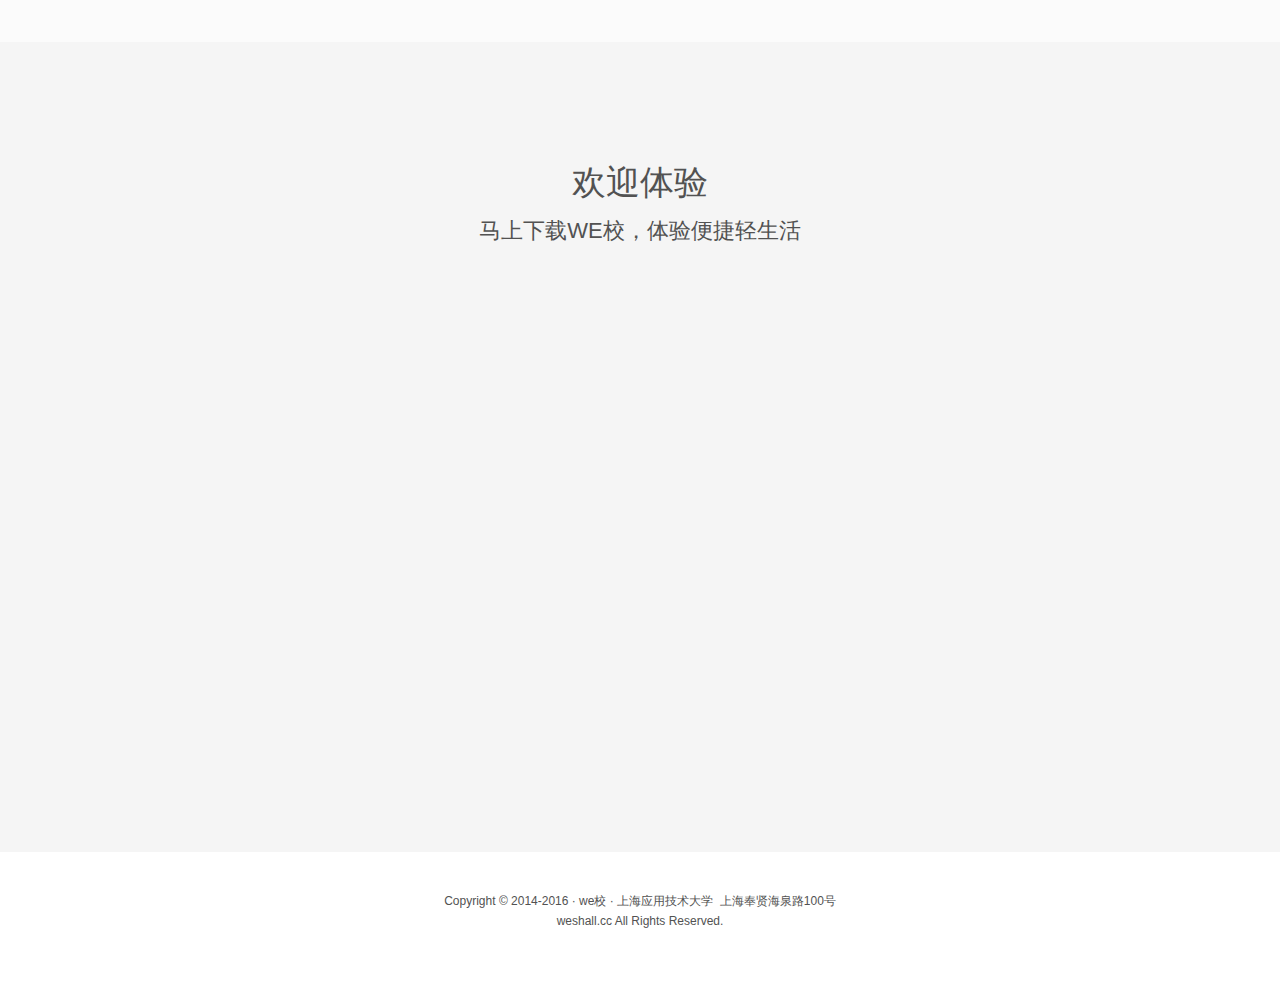
==== commit 688b62e1: "edit We校，一个就够了" ====
--- a/index.html
+++ b/index.html
@@ -247,8 +247,9 @@
                 </a>
             </div>
             <div class="menu">
-                <a href="#" class="a_select">首页<em></em></a>&nbsp;&nbsp;&nbsp;
-                <a href="#">关于<em></em></a>
+                <a href="./index.html">首页<em></em></a>&nbsp;&nbsp;&nbsp;
+                <a href="./contact.html" class="a_select">联系<em></em></a>&nbsp;&nbsp;&nbsp;
+                <a href="./about.html">关于<em></em></a>
             </div>
         </div>
         
@@ -271,7 +272,7 @@
     <div class="index_wrap pos_relative i_w2">
         <div class="page_text">
             <h2>哪家更优惠？</h2>
-            <h3>大量的服务意味着安装大量的APP?<br>WE校</h3>
+            <h3>大量的服务意味着安装大量的APP?<br>We校，一个就够了</h3>
         </div>
         <div class="page_2_banner"></div>
     </div>
@@ -326,6 +327,4 @@
 <!-- WPA Button Begin -->
 <!-- <script charset="utf-8" type="text/javascript" src="http://wpa.b.qq.com/cgi/wpa.php?key=XzkzODE5MzcyOV8zNzExMDZfNDAwODI5MTAwOF8"></script> -->
 <!-- WPA Button End -->
-
-
-<audio controls="controls" style="display: none;"></audio></body></html>+<!-- 技术支持---maiff--blog：http://maiff.ren/ --></body></html>--- a/css/main.css
+++ b/css/main.css
@@ -112,4 +112,12 @@
 .cls_video{ position:absolute; right:-70px;top:0px;  background:url(../images/pop_cls.png) no-repeat; height:56px; width:70px; cursor:pointer;}
 .cls_video:hover{ background-position:center bottom}
 
-.copyright{ text-align:center;font-size:12px; line-height: 166%; background: #fff; height: 100px; padding-top: 40px;}+.copyright{ text-align:center;font-size:12px; line-height: 166%; background: #fff; height: 100px; padding-top: 40px;}
+
+.contact_box{
+	line-height: 300px;
+	font-size: 50px;
+	color: #fff;
+	font-family: '黑体';
+	text-align: center;
+}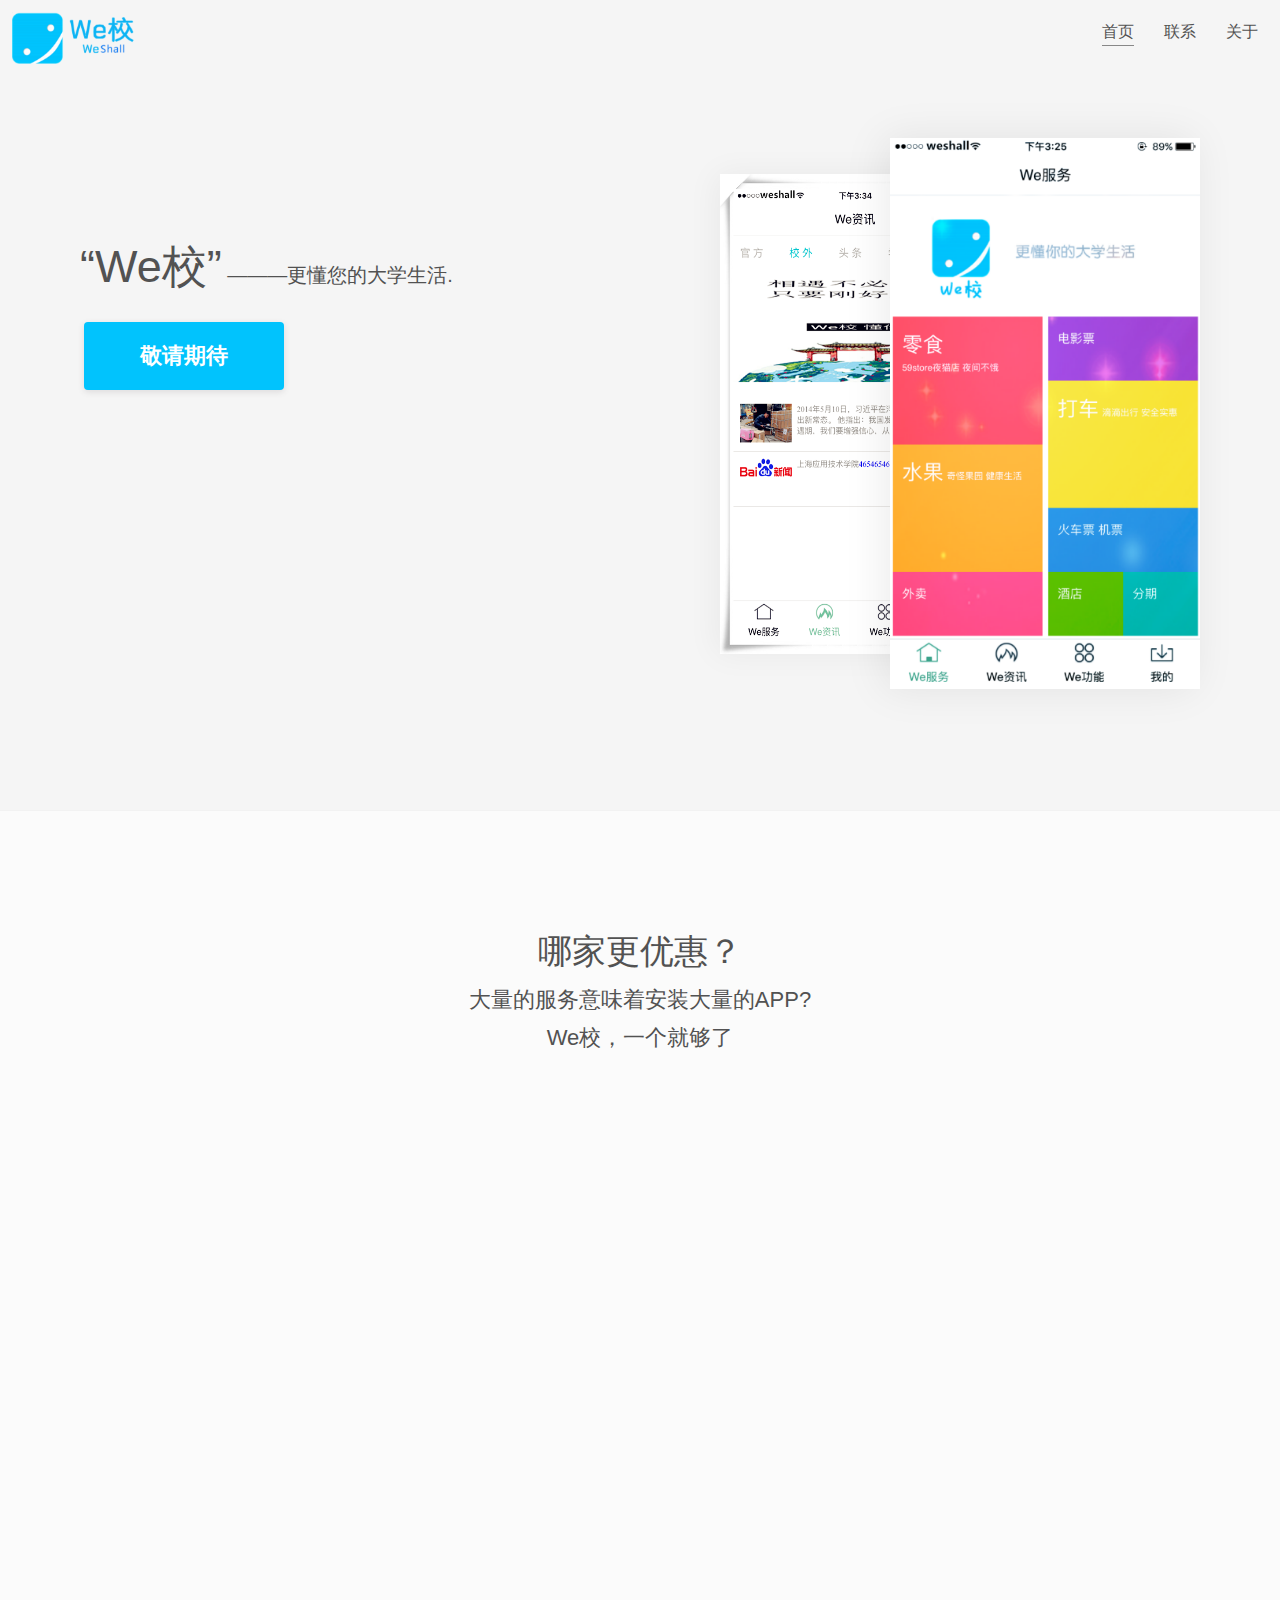
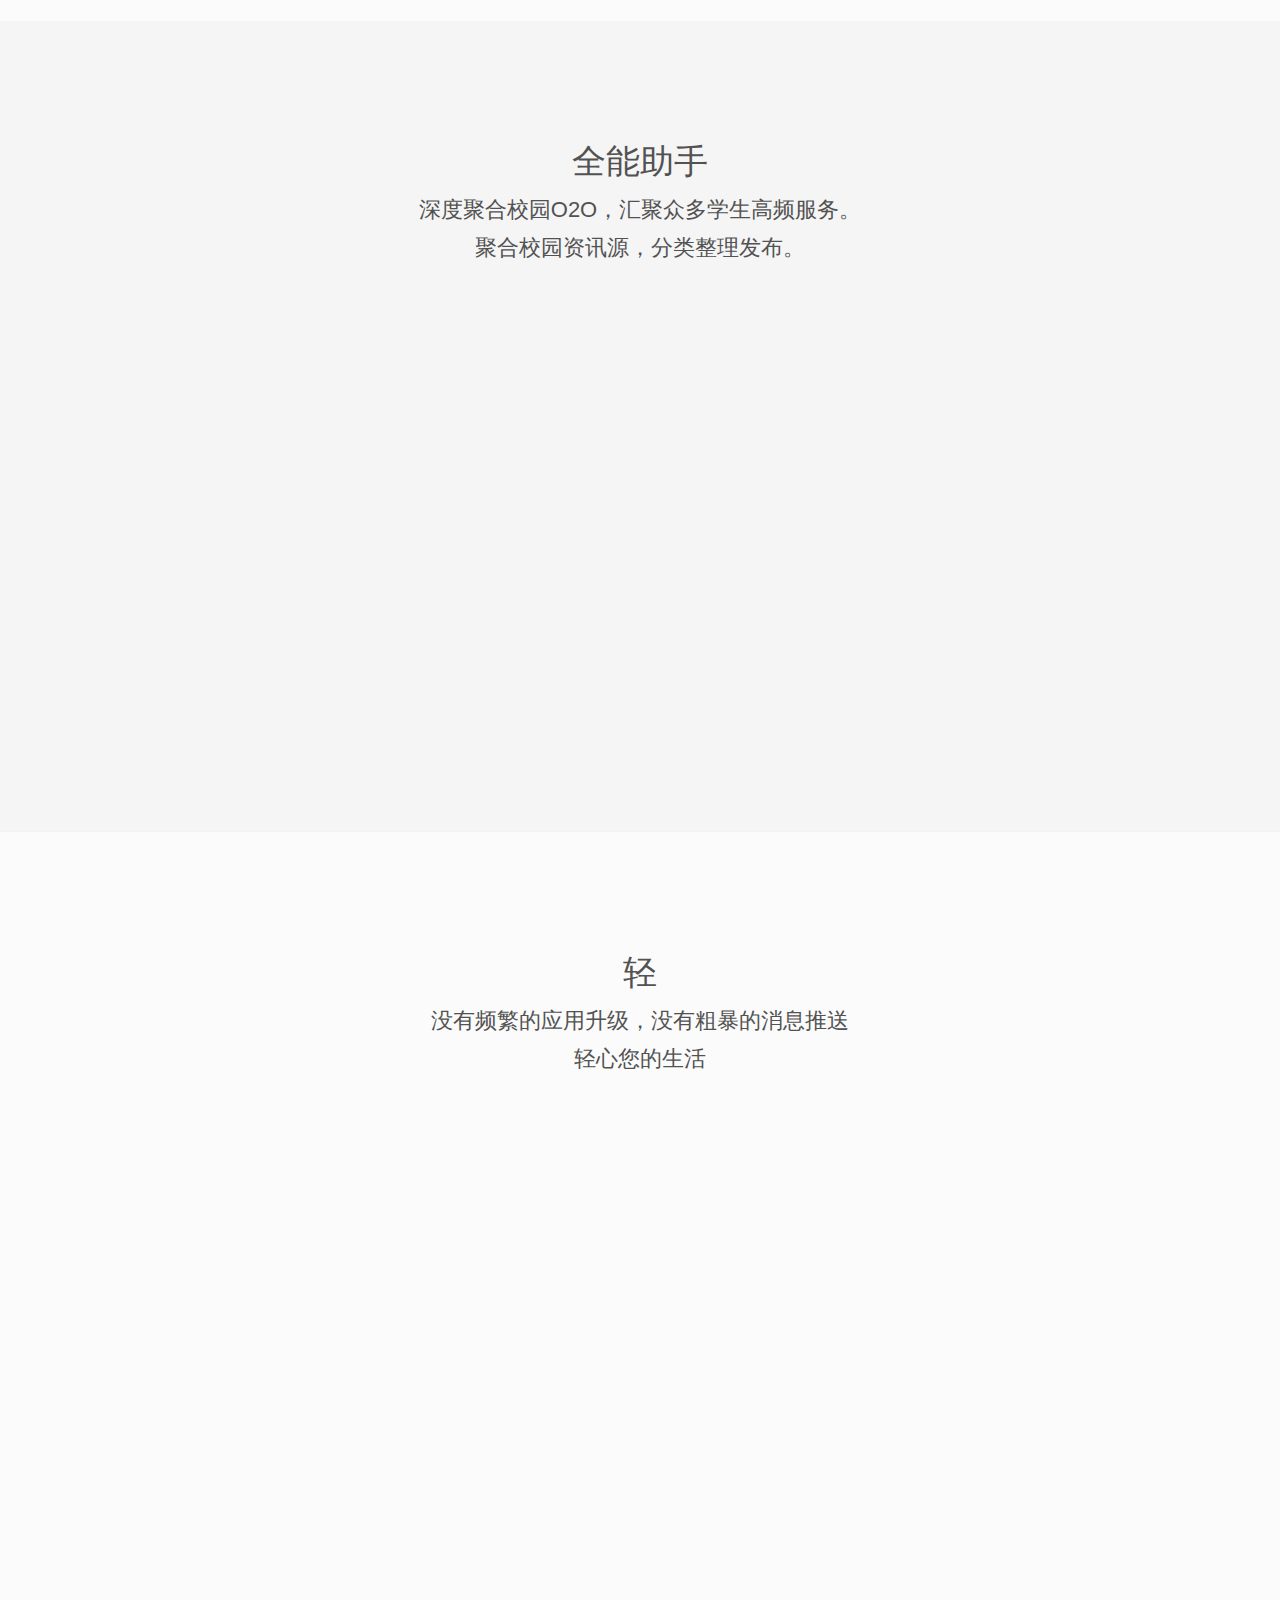
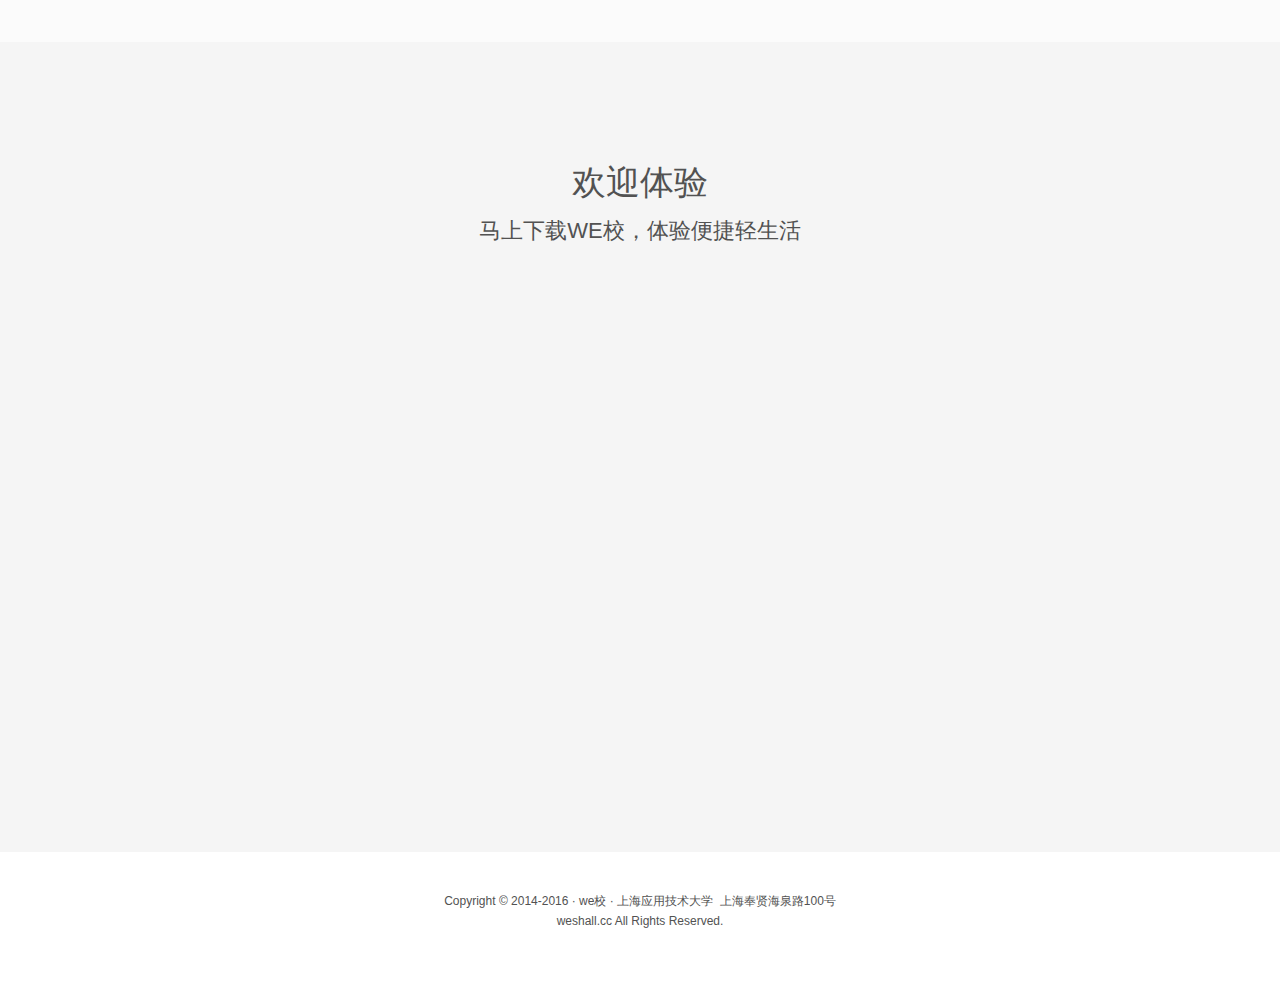
==== commit 79528e12: "细节修改" ====
--- a/index.html
+++ b/index.html
@@ -4,6 +4,7 @@
     <meta charset="utf-8">
     <title>“We校”，更懂您的大学生活。</title>
     <script src="./js/hm.js"></script><script> 
+
             /*mobile*/
             var mobileAgent = ["iphone", "ipod", "android","mobile", "blackberry", "webos", "incognito", 
                 "webmate", "bada", "nokia", "lg","ucweb", "skyfire"];
@@ -247,8 +248,8 @@
                 </a>
             </div>
             <div class="menu">
-                <a href="./index.html">首页<em></em></a>&nbsp;&nbsp;&nbsp;
-                <a href="./contact.html" class="a_select">联系<em></em></a>&nbsp;&nbsp;&nbsp;
+                <a href="./index.html" class="a_select">首页<em></em></a>&nbsp;&nbsp;&nbsp;
+                <a href="./contact.html" >联系<em></em></a>&nbsp;&nbsp;&nbsp;
                 <a href="./about.html">关于<em></em></a>
             </div>
         </div>
@@ -322,7 +323,8 @@
     
 <script src="./js/jquery-1.11.3.min.js"></script>
 <script src="./js/jquery.easing.1.3.js"></script>
-<script src="./js/boluome_index_main.js"></script>    
+<script src="./js/boluome_index_main.js"></script>
+   
 
 <!-- WPA Button Begin -->
 <!-- <script charset="utf-8" type="text/javascript" src="http://wpa.b.qq.com/cgi/wpa.php?key=XzkzODE5MzcyOV8zNzExMDZfNDAwODI5MTAwOF8"></script> -->
--- a/css/main.css
+++ b/css/main.css
@@ -23,10 +23,10 @@
 .header .logo{width: 240px; height: 74px; overflow: hidden; float: left}
 .header .logo img{ height:70%;padding: 5%;}
 .header .menu{width: 300px; float: right; text-align: right; padding: 22px 16px 0 0}
-.header .menu a{color: #525252;font-size: 16px; margin:0 6px; text-decoration: none; position: relative}
+.header .menu a{-webkit-transition: all .5s ease; transition:all .5s ease;color: #525252;font-size: 16px; margin:0 6px; text-decoration: none; position: relative}
 .header .menu a:visited{color: #525252}
 .header .menu a:hover{color: #525252}
-.header .menuh1 a em{display: block;position: absolute; bottom:-6px; left:50%; width: 0%; border-bottom: 1px solid #888;-webkit-transition: .5s ease; transition: .5s ease;}
+.header .menu a em{display: block;position: absolute; bottom:-6px; left:50%; width: 0%; border-bottom: 1px solid #888;-webkit-transition: all .5s ease; transition:all .5s ease;}
 .header .menu a:hover em{display: block;position: absolute; bottom:-6px; left:0; width: 100%; border-bottom: 1px solid #888}
 
 .header .menu .a_select em{left:0; width: 100%;  }
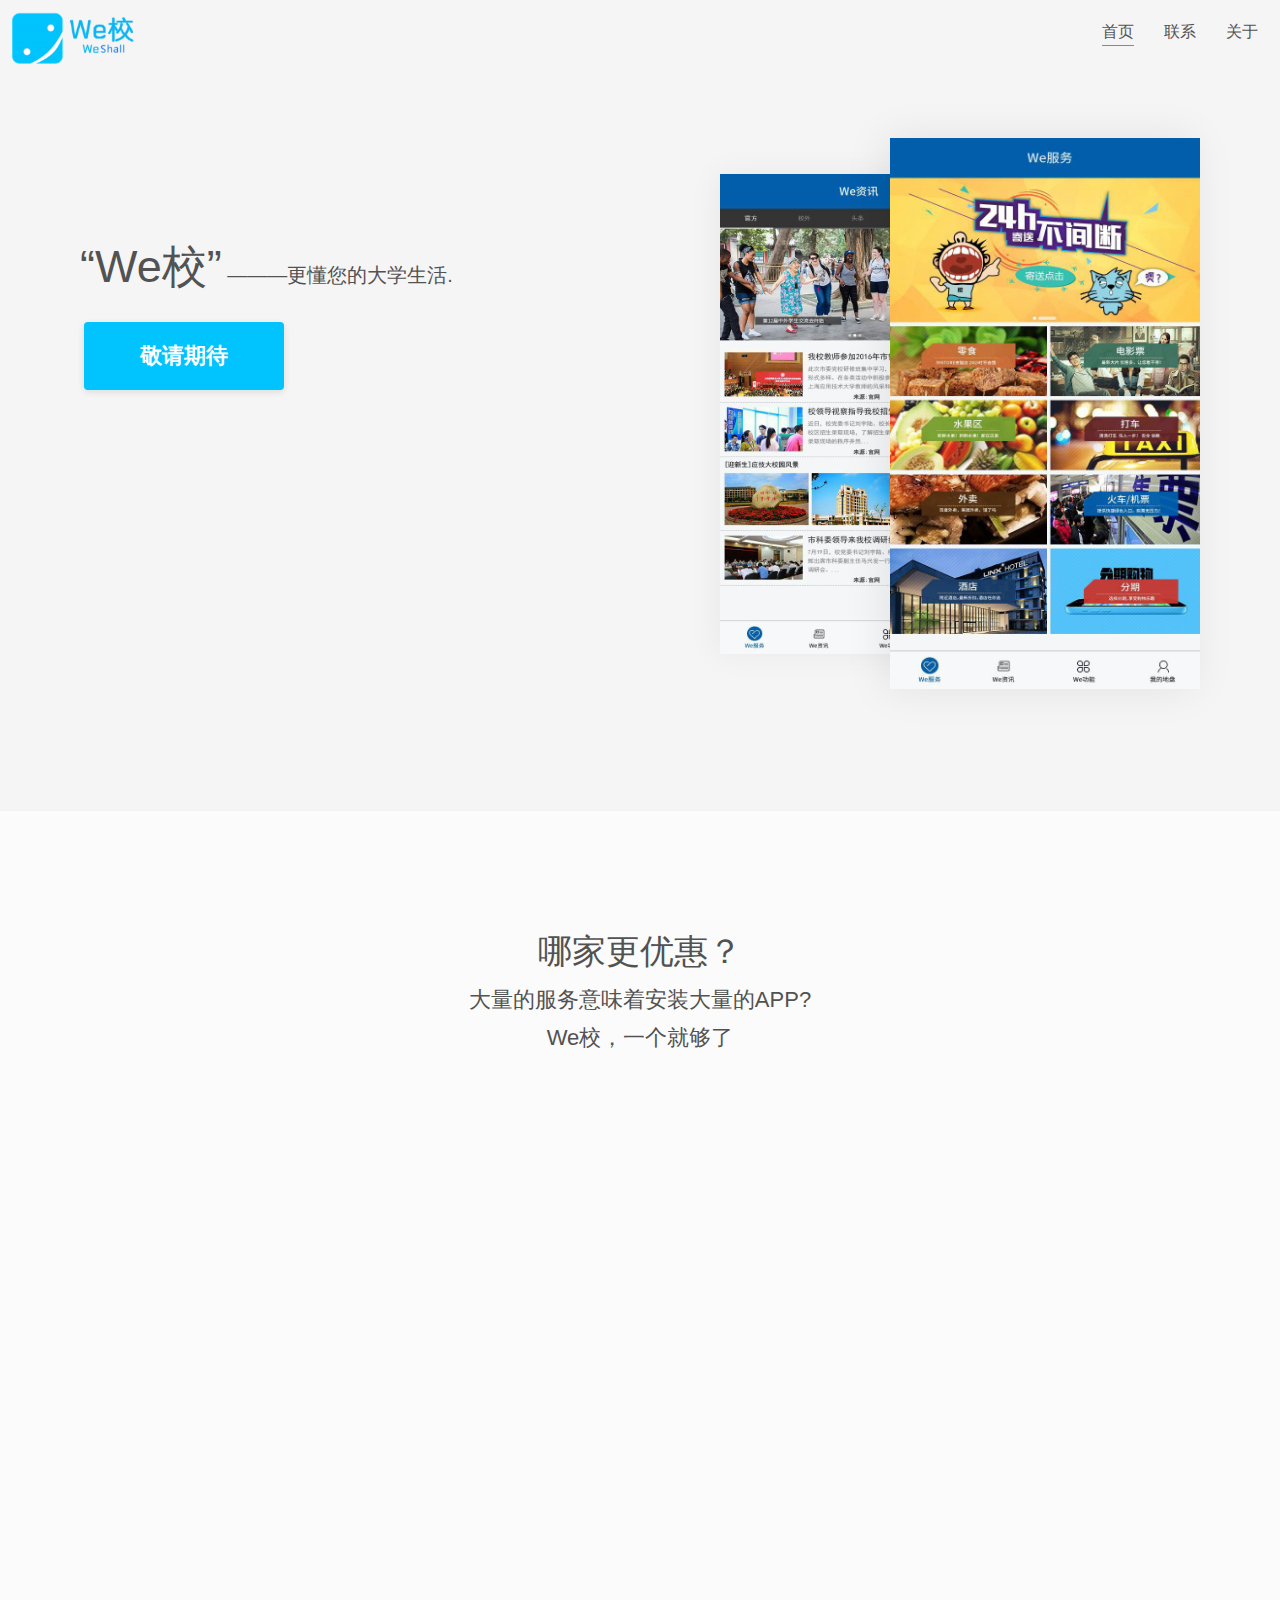
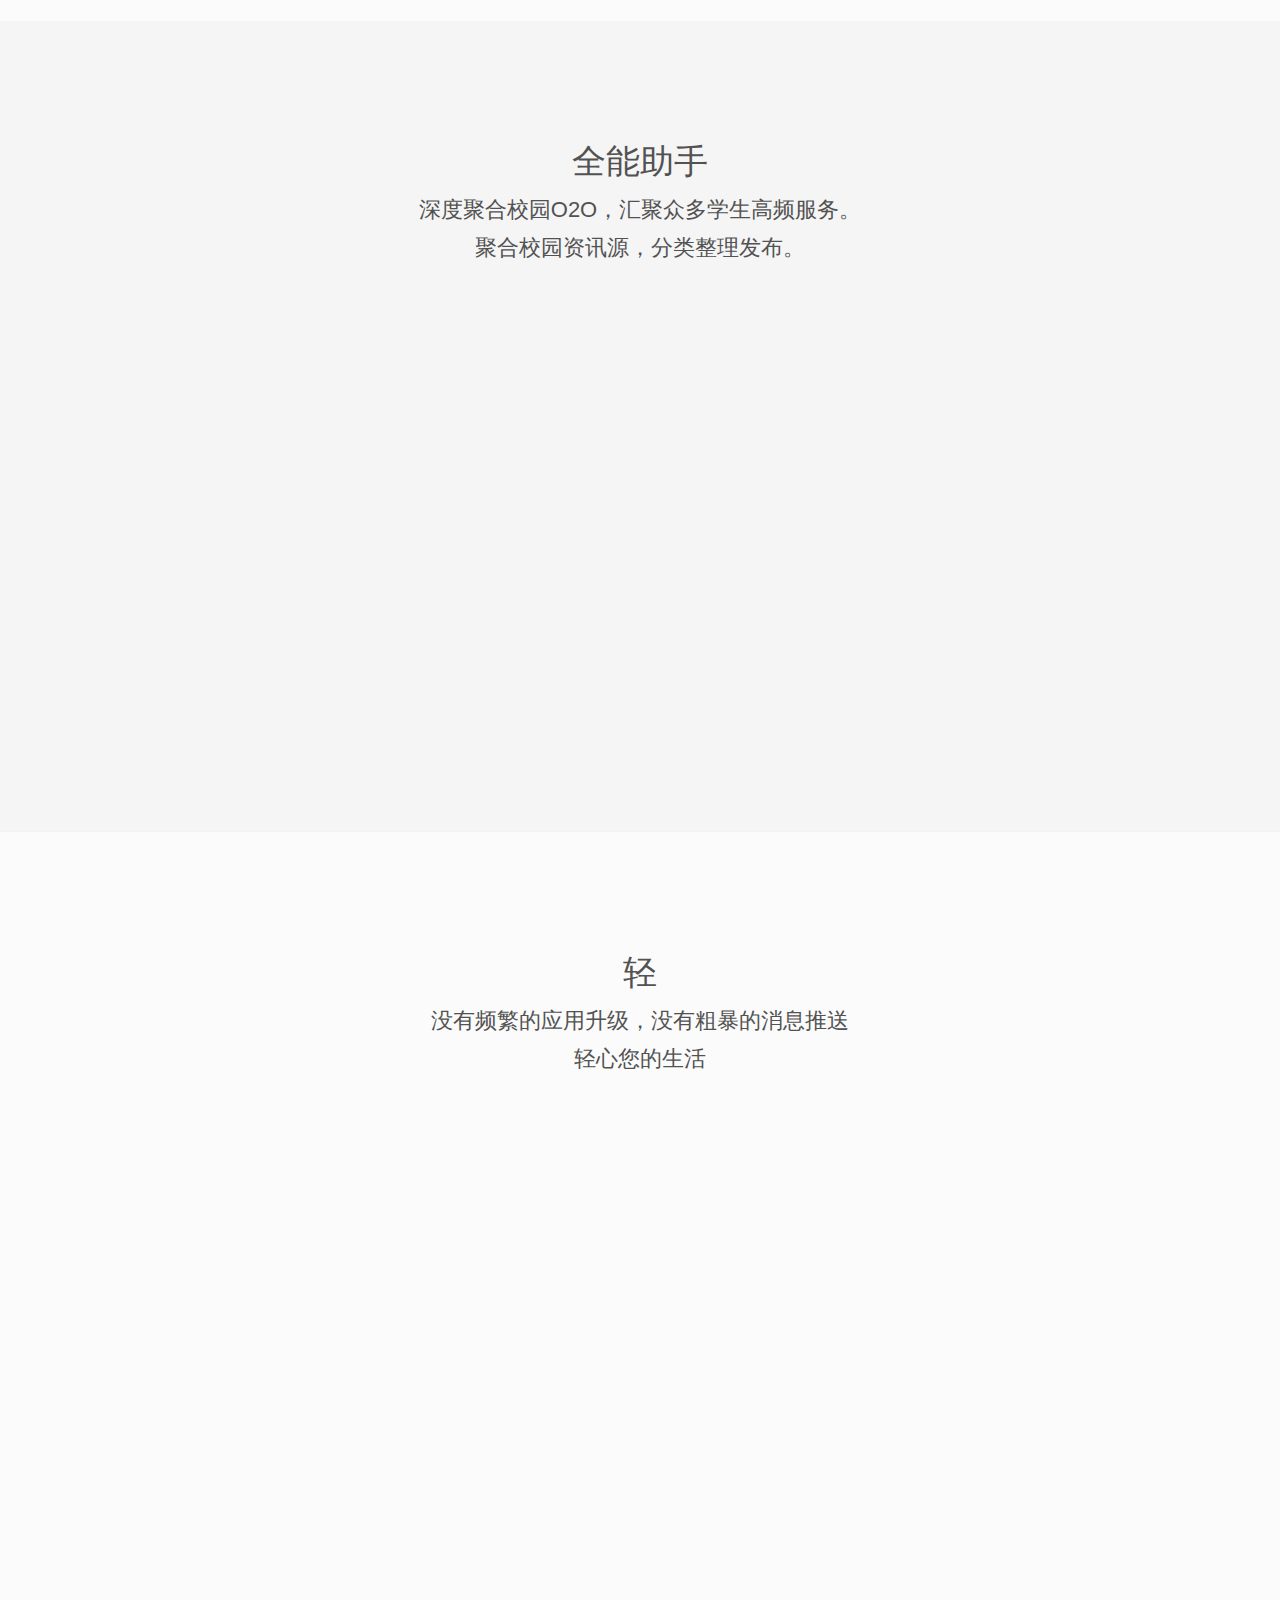
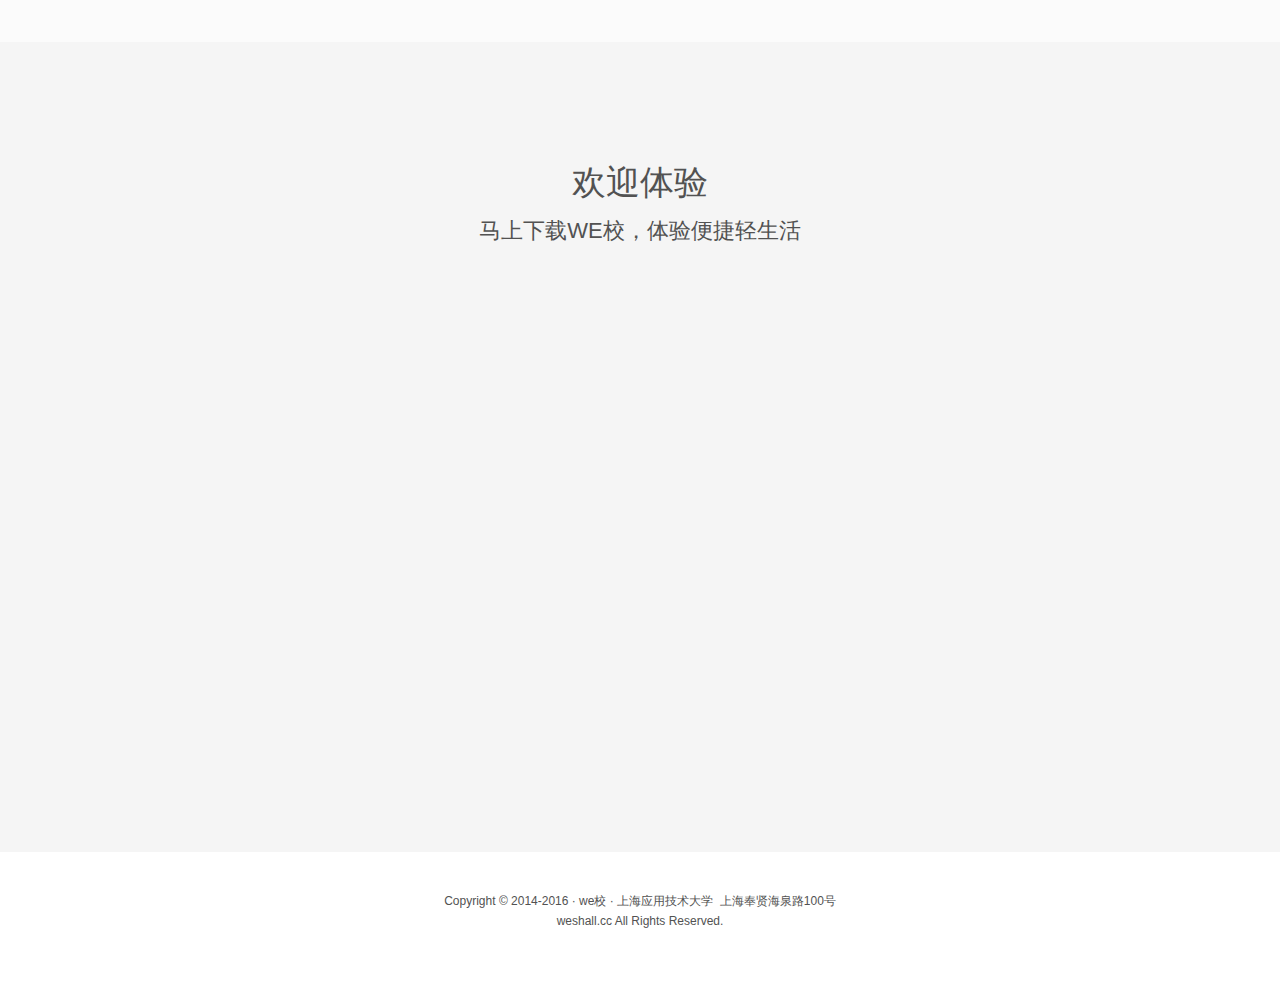
==== commit 2289db3b: "Update index.html" ====
--- a/index.html
+++ b/index.html
@@ -13,7 +13,7 @@
             for (var i = 0; i < mobileAgent.length; i++) { 
                 if (browser.indexOf(mobileAgent[i]) != -1) { 
                     isMobile = true; 
-                    window.location.href = '#';
+                    window.location.href = 'http://jing.baidu.com/h5/weshall.html';
                     break; 
                 } 
             } 
@@ -177,7 +177,7 @@
                     delete this.rules["sohu"];
                 }
                 var handler = this.animationsHandler.bind(this);
-                document.body.addEventListener('webkitAnimationStart', handler, false);
+               //document.body.addEventListener('webkitAnimationStart', handler, false);
                 document.body.addEventListener('msAnimationStart', handler, false);
                 document.body.addEventListener('oAnimationStart', handler, false);
                 document.body.addEventListener('animationstart', handler, false);
@@ -329,4 +329,4 @@
 <!-- WPA Button Begin -->
 <!-- <script charset="utf-8" type="text/javascript" src="http://wpa.b.qq.com/cgi/wpa.php?key=XzkzODE5MzcyOV8zNzExMDZfNDAwODI5MTAwOF8"></script> -->
 <!-- WPA Button End -->
-<!-- 技术支持---maiff--blog：http://maiff.ren/ --></body></html>+<!-- 技术支持---maiff--blog：http://maiff.ren/ --></body></html>
